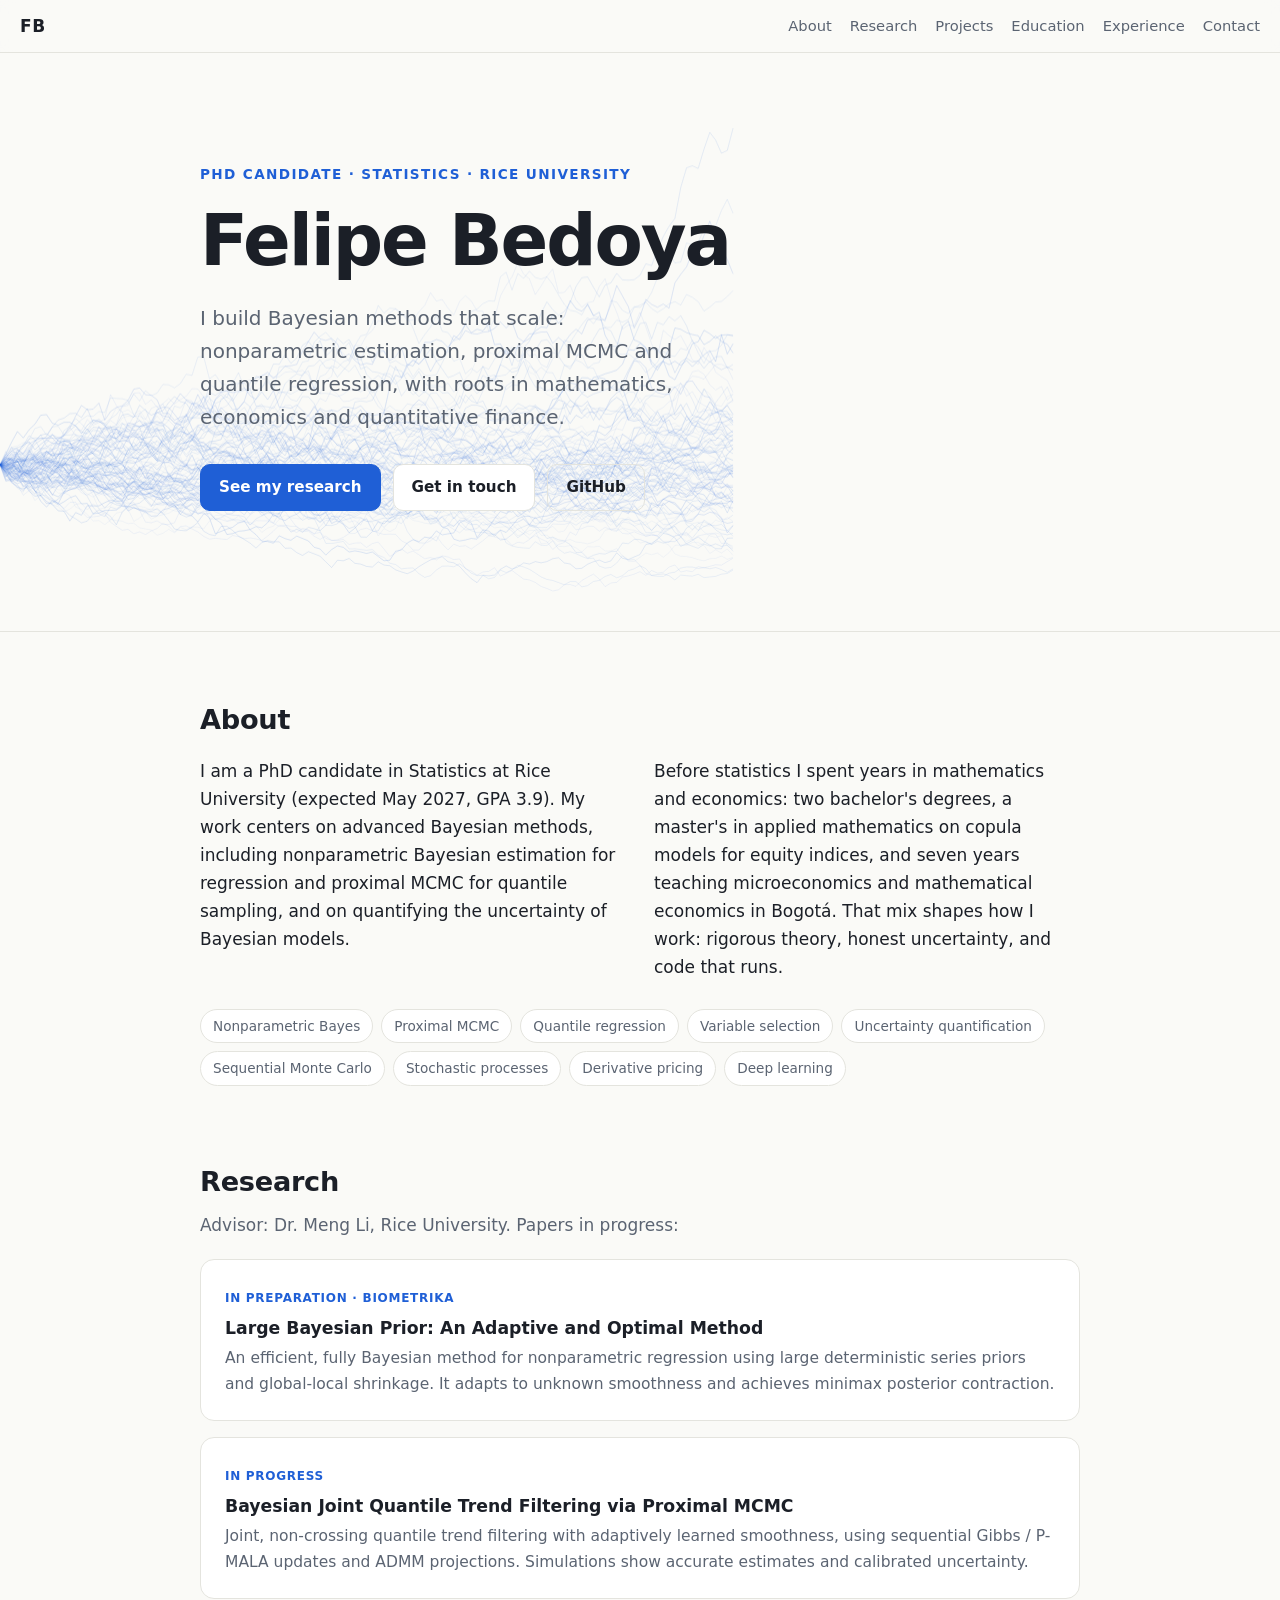
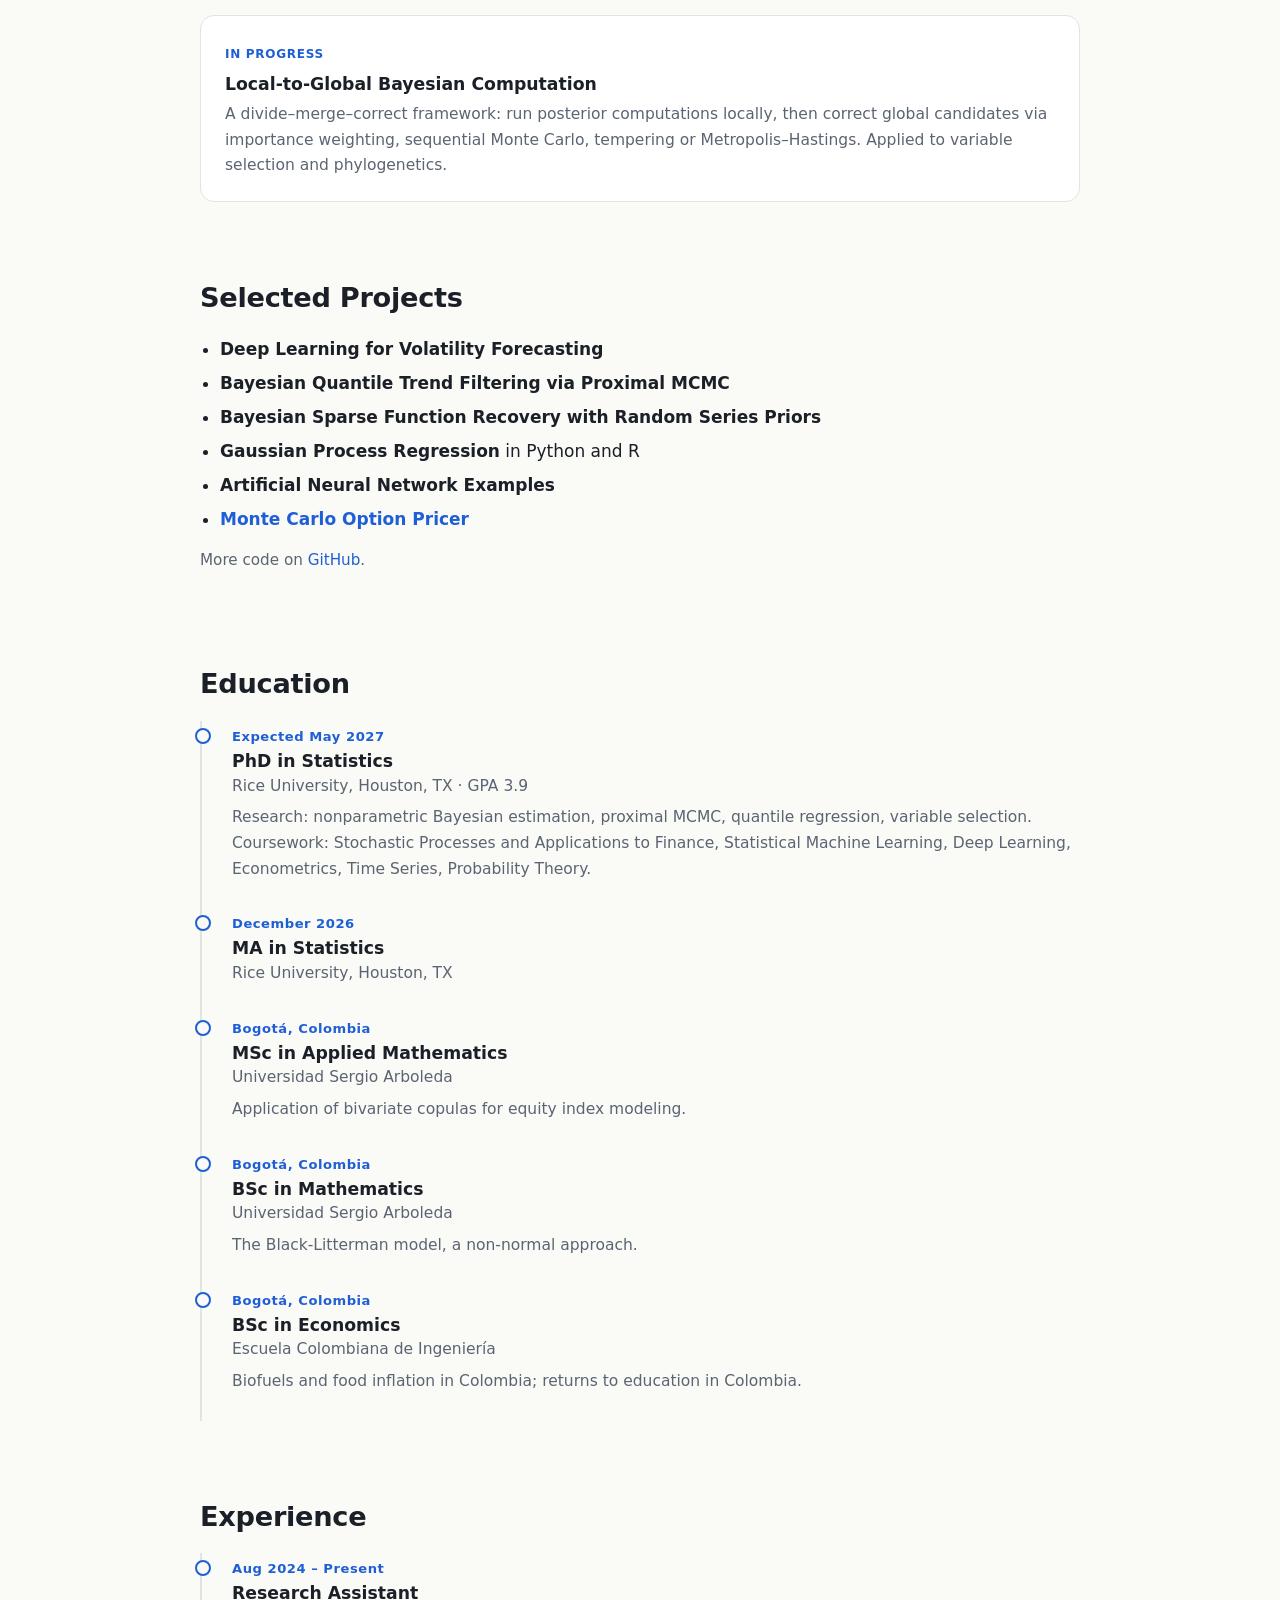
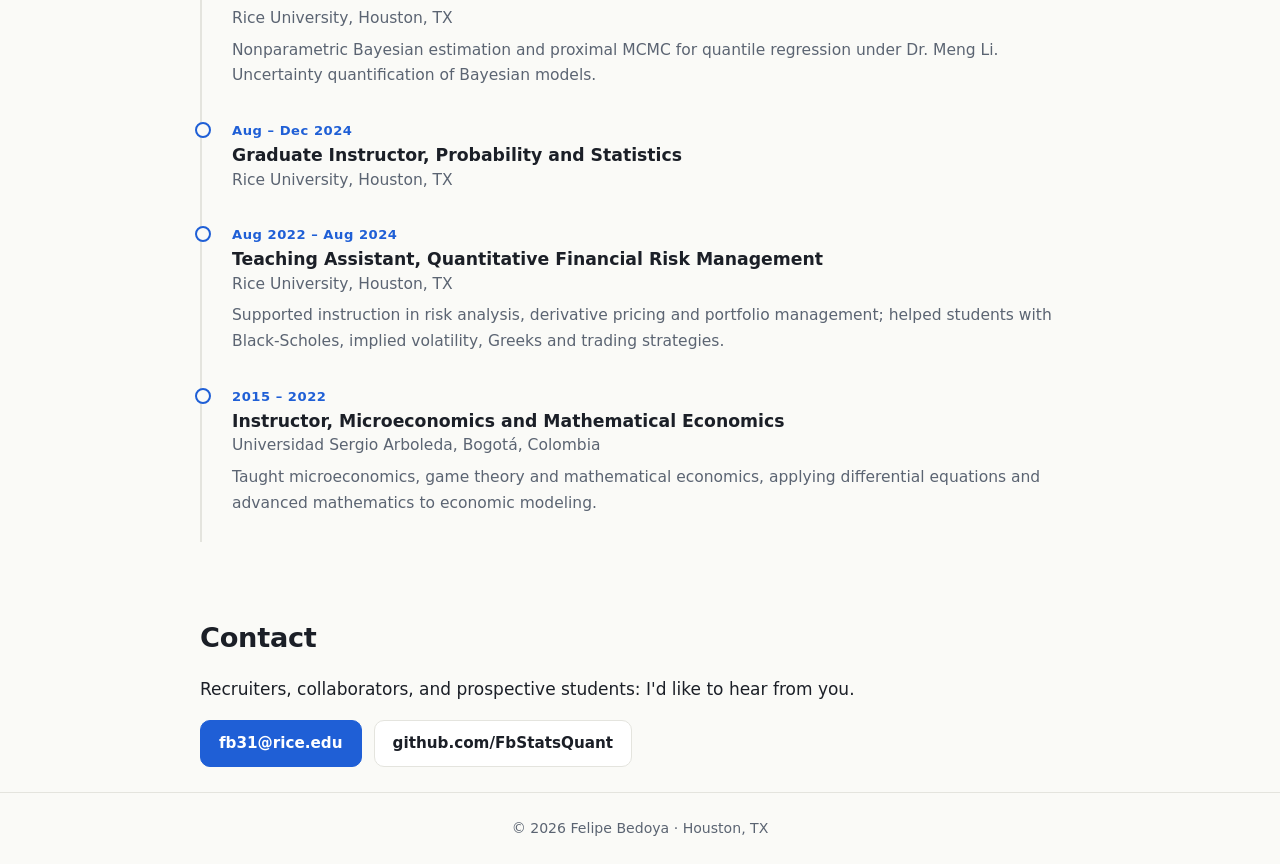
==== index.html @ 16169877 "Add personal academic site Co-Authored-By: Claude Sonnet 5.5 <noreply@anthropic.com> Claude-Session:" ====
<!doctype html>
<html lang="en">
<head>
<meta charset="utf-8">
<meta name="viewport" content="width=device-width, initial-scale=1">
<title>Felipe Bedoya · Statistics PhD Candidate, Rice University</title>
<meta name="description" content="Felipe Bedoya is a PhD candidate in Statistics at Rice University working on nonparametric Bayesian estimation, proximal MCMC and quantile regression.">
<meta property="og:title" content="Felipe Bedoya · Statistics PhD Candidate">
<meta property="og:description" content="Nonparametric Bayesian estimation, proximal MCMC, quantile regression, and quantitative finance.">
<meta property="og:type" content="website">
<link rel="stylesheet" href="style.css">
</head>
<body>

<header class="nav">
  <a class="brand" href="#top">FB</a>
  <nav>
    <a href="#about">About</a>
    <a href="#research">Research</a>
    <a href="#projects">Projects</a>
    <a href="#education">Education</a>
    <a href="#experience">Experience</a>
    <a href="#contact">Contact</a>
  </nav>
</header>

<main id="top">

  <section class="hero">
    <canvas id="paths" aria-hidden="true"></canvas>
    <div class="wrap hero-inner">
      <p class="eyebrow">PhD Candidate · Statistics · Rice University</p>
      <h1>Felipe Bedoya</h1>
      <p class="lead">I build Bayesian methods that scale: nonparametric estimation, proximal MCMC and quantile regression, with roots in mathematics, economics and quantitative finance.</p>
      <div class="cta">
        <a class="btn primary" href="#research">See my research</a>
        <a class="btn" href="mailto:fb31@rice.edu">Get in touch</a>
        <a class="btn ghost" href="https://github.com/FbStatsQuant">GitHub</a>
      </div>
    </div>
  </section>

  <section id="about" class="wrap">
    <h2>About</h2>
    <div class="grid two">
      <p>I am a PhD candidate in Statistics at Rice University (expected May 2027, GPA 3.9). My work centers on advanced Bayesian methods, including nonparametric Bayesian estimation for regression and proximal MCMC for quantile sampling, and on quantifying the uncertainty of Bayesian models.</p>
      <p>Before statistics I spent years in mathematics and economics: two bachelor's degrees, a master's in applied mathematics on copula models for equity indices, and seven years teaching microeconomics and mathematical economics in Bogotá. That mix shapes how I work: rigorous theory, honest uncertainty, and code that runs.</p>
    </div>
    <ul class="chips">
      <li>Nonparametric Bayes</li><li>Proximal MCMC</li><li>Quantile regression</li>
      <li>Variable selection</li><li>Uncertainty quantification</li><li>Sequential Monte Carlo</li>
      <li>Stochastic processes</li><li>Derivative pricing</li><li>Deep learning</li>
    </ul>
  </section>

  <section id="research" class="wrap">
    <h2>Research</h2>
    <p class="sub">Advisor: Dr. Meng Li, Rice University. Papers in progress:</p>
    <div class="cards">
      <article class="card">
        <span class="tag">In preparation · Biometrika</span>
        <h3>Large Bayesian Prior: An Adaptive and Optimal Method</h3>
        <p>An efficient, fully Bayesian method for nonparametric regression using large deterministic series priors and global-local shrinkage. It adapts to unknown smoothness and achieves minimax posterior contraction.</p>
      </article>
      <article class="card">
        <span class="tag">In progress</span>
        <h3>Bayesian Joint Quantile Trend Filtering via Proximal MCMC</h3>
        <p>Joint, non-crossing quantile trend filtering with adaptively learned smoothness, using sequential Gibbs / P-MALA updates and ADMM projections. Simulations show accurate estimates and calibrated uncertainty.</p>
      </article>
      <article class="card">
        <span class="tag">In progress</span>
        <h3>Local-to-Global Bayesian Computation</h3>
        <p>A divide–merge–correct framework: run posterior computations locally, then correct global candidates via importance weighting, sequential Monte Carlo, tempering or Metropolis–Hastings. Applied to variable selection and phylogenetics.</p>
      </article>
    </div>
  </section>

  <section id="projects" class="wrap">
    <h2>Selected Projects</h2>
    <ul class="list">
      <li><strong>Deep Learning for Volatility Forecasting</strong></li>
      <li><strong>Bayesian Quantile Trend Filtering via Proximal MCMC</strong></li>
      <li><strong>Bayesian Sparse Function Recovery with Random Series Priors</strong></li>
      <li><strong>Gaussian Process Regression</strong> in Python and R</li>
      <li><strong>Artificial Neural Network Examples</strong></li>
      <li><strong><a href="https://github.com/FbStatsQuant/MonteCarlo-Option-Pricer">Monte Carlo Option Pricer</a></strong></li>
    </ul>
    <p class="note">More code on <a href="https://github.com/FbStatsQuant">GitHub</a>.</p>
  </section>

  <section id="education" class="wrap">
    <h2>Education</h2>
    <ol class="timeline">
      <li>
        <span class="when">Expected May 2027</span>
        <h3>PhD in Statistics</h3>
        <p>Rice University, Houston, TX · GPA 3.9</p>
        <p class="detail">Research: nonparametric Bayesian estimation, proximal MCMC, quantile regression, variable selection. Coursework: Stochastic Processes and Applications to Finance, Statistical Machine Learning, Deep Learning, Econometrics, Time Series, Probability Theory.</p>
      </li>
      <li>
        <span class="when">December 2026</span>
        <h3>MA in Statistics</h3>
        <p>Rice University, Houston, TX</p>
      </li>
      <li>
        <span class="when">Bogotá, Colombia</span>
        <h3>MSc in Applied Mathematics</h3>
        <p>Universidad Sergio Arboleda</p>
        <p class="detail">Application of bivariate copulas for equity index modeling.</p>
      </li>
      <li>
        <span class="when">Bogotá, Colombia</span>
        <h3>BSc in Mathematics</h3>
        <p>Universidad Sergio Arboleda</p>
        <p class="detail">The Black-Litterman model, a non-normal approach.</p>
      </li>
      <li>
        <span class="when">Bogotá, Colombia</span>
        <h3>BSc in Economics</h3>
        <p>Escuela Colombiana de Ingeniería</p>
        <p class="detail">Biofuels and food inflation in Colombia; returns to education in Colombia.</p>
      </li>
    </ol>
  </section>

  <section id="experience" class="wrap">
    <h2>Experience</h2>
    <ol class="timeline">
      <li>
        <span class="when">Aug 2024 – Present</span>
        <h3>Research Assistant</h3>
        <p>Rice University, Houston, TX</p>
        <p class="detail">Nonparametric Bayesian estimation and proximal MCMC for quantile regression under Dr. Meng Li. Uncertainty quantification of Bayesian models.</p>
      </li>
      <li>
        <span class="when">Aug – Dec 2024</span>
        <h3>Graduate Instructor, Probability and Statistics</h3>
        <p>Rice University, Houston, TX</p>
      </li>
      <li>
        <span class="when">Aug 2022 – Aug 2024</span>
        <h3>Teaching Assistant, Quantitative Financial Risk Management</h3>
        <p>Rice University, Houston, TX</p>
        <p class="detail">Supported instruction in risk analysis, derivative pricing and portfolio management; helped students with Black-Scholes, implied volatility, Greeks and trading strategies.</p>
      </li>
      <li>
        <span class="when">2015 – 2022</span>
        <h3>Instructor, Microeconomics and Mathematical Economics</h3>
        <p>Universidad Sergio Arboleda, Bogotá, Colombia</p>
        <p class="detail">Taught microeconomics, game theory and mathematical economics, applying differential equations and advanced mathematics to economic modeling.</p>
      </li>
    </ol>
  </section>

  <section id="contact" class="wrap contact">
    <h2>Contact</h2>
    <p>Recruiters, collaborators, and prospective students: I'd like to hear from you.</p>
    <p class="links">
      <a class="btn primary" href="mailto:fb31@rice.edu">fb31@rice.edu</a>
      <a class="btn" href="https://github.com/FbStatsQuant">github.com/FbStatsQuant</a>
    </p>
  </section>

</main>

<footer>
  <p>© <span id="year">2026</span> Felipe Bedoya · Houston, TX</p>
</footer>

<script src="paths.js"></script>
<script>document.getElementById('year').textContent = new Date().getFullYear();</script>
</body>
</html>
---- style.css ----
:root {
  --bg: #fafaf7;
  --surface: #ffffff;
  --text: #1b1f27;
  --muted: #5b6472;
  --line: #e4e4de;
  --accent: #1f5fd6;
  --accent-ink: #ffffff;
  --path: 31, 95, 214;
}
@media (prefers-color-scheme: dark) {
  :root {
    --bg: #0e1116;
    --surface: #151a22;
    --text: #e8ebf0;
    --muted: #9aa4b2;
    --line: #262d38;
    --accent: #6ea2ff;
    --accent-ink: #0e1116;
    --path: 110, 162, 255;
  }
}

* { box-sizing: border-box; }
html { scroll-behavior: smooth; }
body {
  margin: 0;
  background: var(--bg);
  color: var(--text);
  font: 17px/1.65 system-ui, -apple-system, "Segoe UI", Roboto, sans-serif;
  -webkit-font-smoothing: antialiased;
}
a { color: var(--accent); text-decoration: none; }
a:hover { text-decoration: underline; }

.wrap { max-width: 920px; margin: 0 auto; padding: 0 20px; }
section.wrap { padding-top: 72px; padding-bottom: 8px; }
h1, h2, h3 { line-height: 1.2; margin: 0; }
h2 { font-size: 1.7rem; margin-bottom: 20px; letter-spacing: -0.01em; }
h3 { font-size: 1.08rem; }

/* nav */
.nav {
  position: sticky; top: 0; z-index: 10;
  display: flex; justify-content: space-between; align-items: center;
  padding: 12px 20px;
  background: color-mix(in srgb, var(--bg) 85%, transparent);
  backdrop-filter: blur(8px);
  border-bottom: 1px solid var(--line);
}
.brand { font-weight: 800; letter-spacing: 0.04em; color: var(--text); }
.nav nav { display: flex; gap: 18px; font-size: 0.92rem; }
.nav nav a { color: var(--muted); }
.nav nav a:hover { color: var(--text); text-decoration: none; }

/* hero */
.hero { position: relative; overflow: hidden; border-bottom: 1px solid var(--line); }
#paths { position: absolute; inset: 0; width: 100%; height: 100%; }
.hero-inner { position: relative; padding-top: 110px; padding-bottom: 120px; }
.eyebrow { color: var(--accent); font-weight: 600; font-size: 0.85rem; letter-spacing: 0.1em; text-transform: uppercase; margin: 0 0 14px; }
.hero h1 { font-size: clamp(2.6rem, 8vw, 4.4rem); letter-spacing: -0.03em; }
.lead { font-size: 1.25rem; color: var(--muted); max-width: 40ch; margin: 18px 0 30px; }

.cta, .links { display: flex; flex-wrap: wrap; gap: 12px; }
.btn {
  display: inline-block; padding: 10px 18px; border-radius: 10px;
  border: 1px solid var(--line); background: var(--surface); color: var(--text);
  font-weight: 600; font-size: 0.95rem;
}
.btn:hover { text-decoration: none; border-color: var(--accent); }
.btn.primary { background: var(--accent); color: var(--accent-ink); border-color: var(--accent); }
.btn.ghost { background: transparent; }

/* content */
.grid.two { display: grid; grid-template-columns: 1fr 1fr; gap: 28px; }
.grid.two p { margin: 0; }
.chips { list-style: none; padding: 0; margin: 28px 0 0; display: flex; flex-wrap: wrap; gap: 8px; }
.chips li { padding: 5px 12px; border: 1px solid var(--line); border-radius: 999px; font-size: 0.85rem; color: var(--muted); background: var(--surface); }

.sub { color: var(--muted); margin: -8px 0 20px; }
.cards { display: grid; gap: 16px; }
.card { background: var(--surface); border: 1px solid var(--line); border-radius: 14px; padding: 22px 24px; }
.card h3 { margin: 8px 0 8px; }
.card p { margin: 0; color: var(--muted); font-size: 0.97rem; }
.tag { font-size: 0.75rem; font-weight: 700; letter-spacing: 0.06em; text-transform: uppercase; color: var(--accent); }

.list { padding-left: 20px; margin: 0; }
.list li { margin: 6px 0; }
.note { color: var(--muted); font-size: 0.95rem; }

.timeline { list-style: none; margin: 0; padding: 0 0 0 22px; border-left: 2px solid var(--line); }
.timeline li { position: relative; padding: 0 0 26px 8px; }
.timeline li::before {
  content: ""; position: absolute; left: -29px; top: 7px;
  width: 12px; height: 12px; border-radius: 50%;
  background: var(--bg); border: 2px solid var(--accent);
}
.when { font-size: 0.82rem; font-weight: 600; color: var(--accent); letter-spacing: 0.04em; }
.timeline h3 { margin: 2px 0 2px; }
.timeline p { margin: 0; color: var(--muted); font-size: 0.97rem; }
.timeline .detail { margin-top: 6px; }

.contact { padding-bottom: 72px; }
footer { border-top: 1px solid var(--line); text-align: center; padding: 24px 20px; color: var(--muted); font-size: 0.88rem; }
footer p { margin: 0; }

@media (max-width: 720px) {
  .grid.two { grid-template-columns: 1fr; }
  .nav nav { gap: 12px; font-size: 0.82rem; }
  .nav nav a:nth-child(n+5) { display: none; }
  .hero-inner { padding-top: 70px; padding-bottom: 80px; }
}
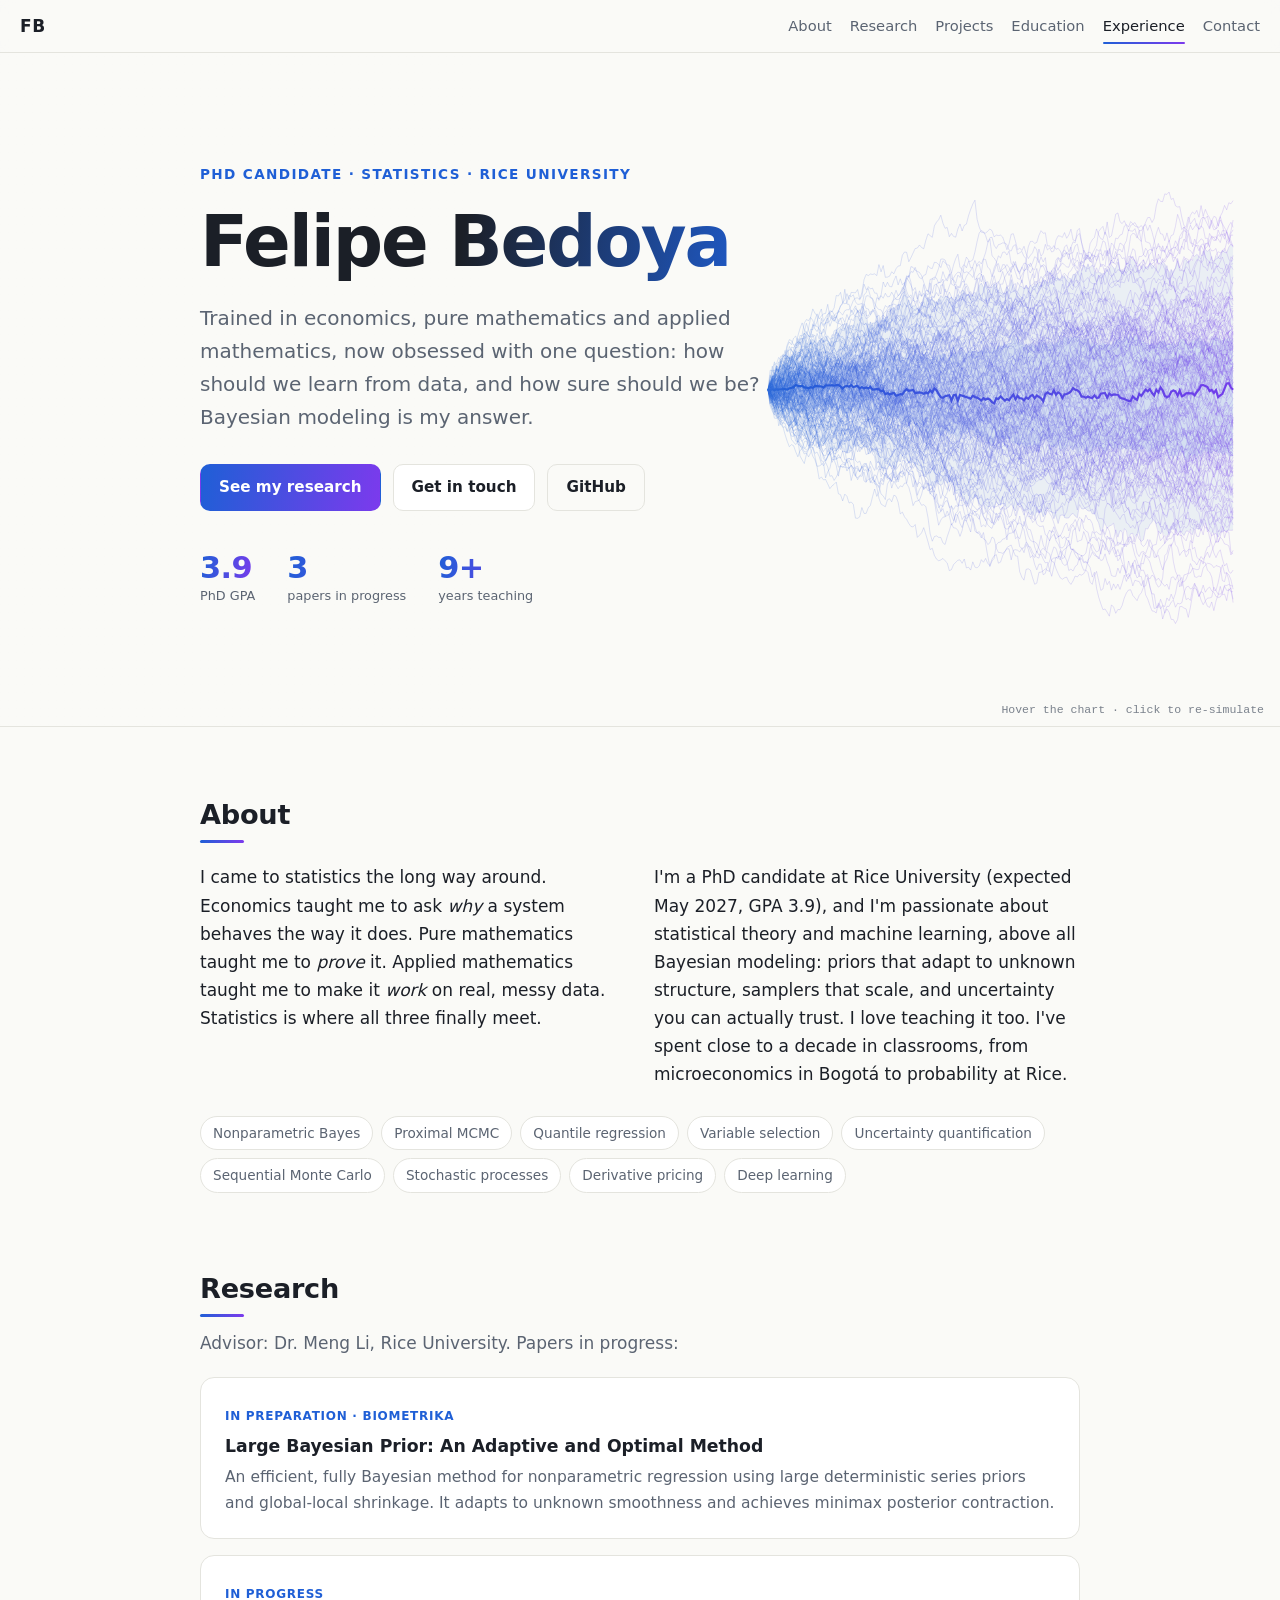
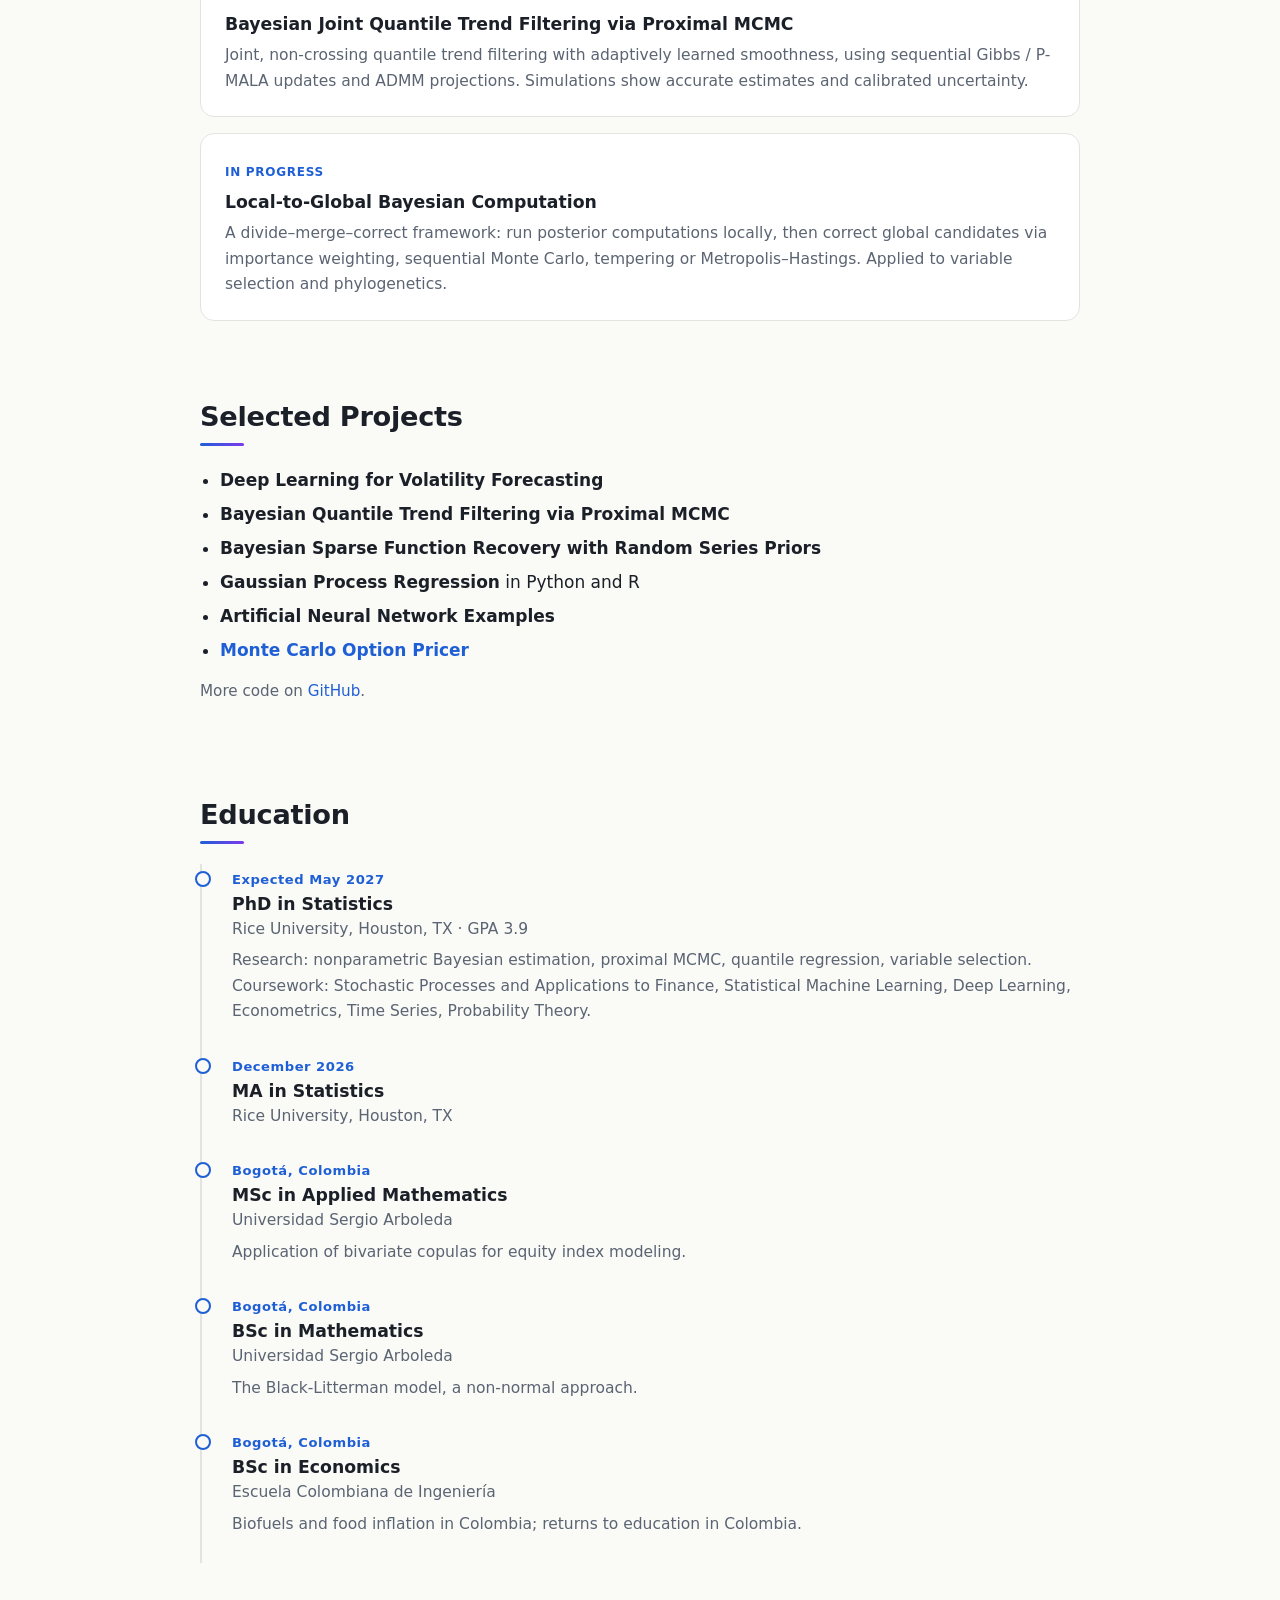
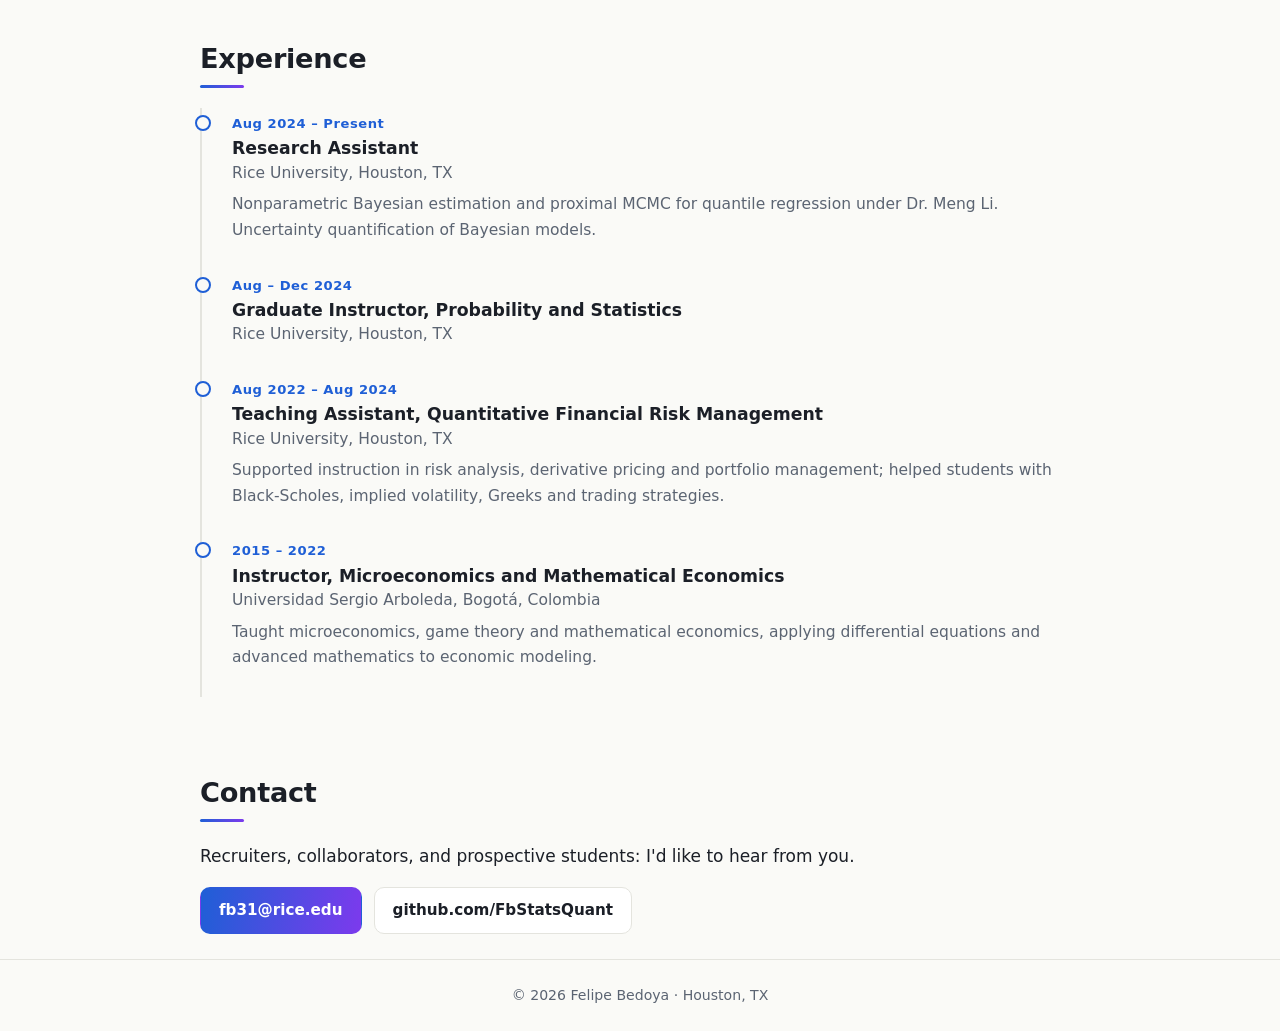
==== commit b16f02e7: "Interactive hero, copy-email button, new About copy Co-Authored-By: Claude Sonnet 5.5 <noreply@anthr" ====
--- a/index.html
+++ b/index.html
@@ -4,7 +4,7 @@
 <meta charset="utf-8">
 <meta name="viewport" content="width=device-width, initial-scale=1">
 <title>Felipe Bedoya · Statistics PhD Candidate, Rice University</title>
-<meta name="description" content="Felipe Bedoya is a PhD candidate in Statistics at Rice University working on nonparametric Bayesian estimation, proximal MCMC and quantile regression.">
+<meta name="description" content="Felipe Bedoya: PhD candidate in Statistics at Rice University, trained in economics, pure and applied mathematics. Passionate about statistical theory, machine learning and Bayesian modeling.">
 <meta property="og:title" content="Felipe Bedoya · Statistics PhD Candidate">
 <meta property="og:description" content="Nonparametric Bayesian estimation, proximal MCMC, quantile regression, and quantitative finance.">
 <meta property="og:type" content="website">
@@ -31,22 +31,28 @@
     <div class="wrap hero-inner">
       <p class="eyebrow">PhD Candidate · Statistics · Rice University</p>
       <h1>Felipe Bedoya</h1>
-      <p class="lead">I build Bayesian methods that scale: nonparametric estimation, proximal MCMC and quantile regression, with roots in mathematics, economics and quantitative finance.</p>
+      <p class="lead">Trained in economics, pure mathematics and applied mathematics, now obsessed with one question: how should we learn from data, and how sure should we be? Bayesian modeling is my answer.</p>
       <div class="cta">
         <a class="btn primary" href="#research">See my research</a>
-        <a class="btn" href="mailto:fb31@rice.edu">Get in touch</a>
+        <a class="btn" href="mailto:fb31@rice.edu" data-copy="fb31@rice.edu">Get in touch</a>
         <a class="btn ghost" href="https://github.com/FbStatsQuant">GitHub</a>
       </div>
+      <ul class="stats">
+        <li><strong>3.9</strong><span>PhD GPA</span></li>
+        <li><strong>3</strong><span>papers in progress</span></li>
+        <li><strong>9+</strong><span>years teaching</span></li>
+      </ul>
     </div>
+    <p class="hint">Hover the chart · click to re-simulate</p>
   </section>
 
   <section id="about" class="wrap">
     <h2>About</h2>
-    <div class="grid two">
-      <p>I am a PhD candidate in Statistics at Rice University (expected May 2027, GPA 3.9). My work centers on advanced Bayesian methods, including nonparametric Bayesian estimation for regression and proximal MCMC for quantile sampling, and on quantifying the uncertainty of Bayesian models.</p>
-      <p>Before statistics I spent years in mathematics and economics: two bachelor's degrees, a master's in applied mathematics on copula models for equity indices, and seven years teaching microeconomics and mathematical economics in Bogotá. That mix shapes how I work: rigorous theory, honest uncertainty, and code that runs.</p>
+    <div class="grid two reveal">
+      <p>I came to statistics the long way around. Economics taught me to ask <em>why</em> a system behaves the way it does. Pure mathematics taught me to <em>prove</em> it. Applied mathematics taught me to make it <em>work</em> on real, messy data. Statistics is where all three finally meet.</p>
+      <p>I'm a PhD candidate at Rice University (expected May 2027, GPA 3.9), and I'm passionate about statistical theory and machine learning, above all Bayesian modeling: priors that adapt to unknown structure, samplers that scale, and uncertainty you can actually trust. I love teaching it too. I've spent close to a decade in classrooms, from microeconomics in Bogotá to probability at Rice.</p>
     </div>
-    <ul class="chips">
+    <ul class="chips reveal">
       <li>Nonparametric Bayes</li><li>Proximal MCMC</li><li>Quantile regression</li>
       <li>Variable selection</li><li>Uncertainty quantification</li><li>Sequential Monte Carlo</li>
       <li>Stochastic processes</li><li>Derivative pricing</li><li>Deep learning</li>
@@ -57,17 +63,17 @@
     <h2>Research</h2>
     <p class="sub">Advisor: Dr. Meng Li, Rice University. Papers in progress:</p>
     <div class="cards">
-      <article class="card">
+      <article class="card reveal">
         <span class="tag">In preparation · Biometrika</span>
         <h3>Large Bayesian Prior: An Adaptive and Optimal Method</h3>
         <p>An efficient, fully Bayesian method for nonparametric regression using large deterministic series priors and global-local shrinkage. It adapts to unknown smoothness and achieves minimax posterior contraction.</p>
       </article>
-      <article class="card">
+      <article class="card reveal">
         <span class="tag">In progress</span>
         <h3>Bayesian Joint Quantile Trend Filtering via Proximal MCMC</h3>
         <p>Joint, non-crossing quantile trend filtering with adaptively learned smoothness, using sequential Gibbs / P-MALA updates and ADMM projections. Simulations show accurate estimates and calibrated uncertainty.</p>
       </article>
-      <article class="card">
+      <article class="card reveal">
         <span class="tag">In progress</span>
         <h3>Local-to-Global Bayesian Computation</h3>
         <p>A divide–merge–correct framework: run posterior computations locally, then correct global candidates via importance weighting, sequential Monte Carlo, tempering or Metropolis–Hastings. Applied to variable selection and phylogenetics.</p>
@@ -77,7 +83,7 @@
 
   <section id="projects" class="wrap">
     <h2>Selected Projects</h2>
-    <ul class="list">
+    <ul class="list reveal">
       <li><strong>Deep Learning for Volatility Forecasting</strong></li>
       <li><strong>Bayesian Quantile Trend Filtering via Proximal MCMC</strong></li>
       <li><strong>Bayesian Sparse Function Recovery with Random Series Priors</strong></li>
@@ -90,7 +96,7 @@
 
   <section id="education" class="wrap">
     <h2>Education</h2>
-    <ol class="timeline">
+    <ol class="timeline reveal">
       <li>
         <span class="when">Expected May 2027</span>
         <h3>PhD in Statistics</h3>
@@ -125,7 +131,7 @@
 
   <section id="experience" class="wrap">
     <h2>Experience</h2>
-    <ol class="timeline">
+    <ol class="timeline reveal">
       <li>
         <span class="when">Aug 2024 – Present</span>
         <h3>Research Assistant</h3>
@@ -156,7 +162,7 @@
     <h2>Contact</h2>
     <p>Recruiters, collaborators, and prospective students: I'd like to hear from you.</p>
     <p class="links">
-      <a class="btn primary" href="mailto:fb31@rice.edu">fb31@rice.edu</a>
+      <a class="btn primary" href="mailto:fb31@rice.edu" data-copy="fb31@rice.edu">fb31@rice.edu</a>
       <a class="btn" href="https://github.com/FbStatsQuant">github.com/FbStatsQuant</a>
     </p>
   </section>
@@ -167,7 +173,9 @@
   <p>© <span id="year">2026</span> Felipe Bedoya · Houston, TX</p>
 </footer>
 
+<div id="toast" role="status" aria-live="polite"></div>
 <script src="paths.js"></script>
+<script src="site.js"></script>
 <script>document.getElementById('year').textContent = new Date().getFullYear();</script>
 </body>
 </html>
--- a/style.css
+++ b/style.css
@@ -7,6 +7,8 @@
   --accent: #1f5fd6;
   --accent-ink: #ffffff;
   --path: 31, 95, 214;
+  --path2: 124, 58, 237;
+  --accent2: #7c3aed;
 }
 @media (prefers-color-scheme: dark) {
   :root {
@@ -18,6 +20,8 @@
     --accent: #6ea2ff;
     --accent-ink: #0e1116;
     --path: 110, 162, 255;
+    --path2: 192, 132, 252;
+    --accent2: #c084fc;
   }
 }
 
@@ -59,7 +63,7 @@
 .hero-inner { position: relative; padding-top: 110px; padding-bottom: 120px; }
 .eyebrow { color: var(--accent); font-weight: 600; font-size: 0.85rem; letter-spacing: 0.1em; text-transform: uppercase; margin: 0 0 14px; }
 .hero h1 { font-size: clamp(2.6rem, 8vw, 4.4rem); letter-spacing: -0.03em; }
-.lead { font-size: 1.25rem; color: var(--muted); max-width: 40ch; margin: 18px 0 30px; }
+.lead { font-size: 1.25rem; color: var(--muted); max-width: 44ch; margin: 18px 0 30px; }
 
 .cta, .links { display: flex; flex-wrap: wrap; gap: 12px; }
 .btn {
@@ -110,3 +114,68 @@
   .nav nav a:nth-child(n+5) { display: none; }
   .hero-inner { padding-top: 70px; padding-bottom: 80px; }
 }
+
+/* ---- engagement layer ---- */
+.hero h1 {
+  background: linear-gradient(100deg, var(--text) 30%, var(--accent) 65%, var(--accent2));
+  -webkit-background-clip: text; background-clip: text;
+  -webkit-text-fill-color: transparent; color: transparent;
+}
+.hero { min-height: 520px; cursor: crosshair; }
+.hero-inner { pointer-events: none; }
+.hero-inner a, .hero-inner .btn { pointer-events: auto; }
+.hero::after {
+  content: ""; position: absolute; inset: 0; pointer-events: none;
+  background: linear-gradient(90deg, var(--bg) 0%, color-mix(in srgb, var(--bg) 80%, transparent) 40%, transparent 62%);
+}
+.hero-inner { z-index: 1; }
+.btn { transition: transform .15s ease, box-shadow .15s ease, border-color .15s ease; }
+.btn:hover { transform: translateY(-2px); box-shadow: 0 8px 22px -10px rgba(var(--path), .7); }
+.btn.primary { background: linear-gradient(100deg, var(--accent), var(--accent2)); border-color: transparent; }
+
+.stats { list-style: none; display: flex; gap: 32px; padding: 0; margin: 40px 0 0; }
+.stats li { display: flex; flex-direction: column; }
+.stats strong { font-size: 1.9rem; letter-spacing: -0.02em; line-height: 1.1;
+  background: linear-gradient(100deg, var(--accent), var(--accent2));
+  -webkit-background-clip: text; background-clip: text; -webkit-text-fill-color: transparent; color: transparent; }
+.stats span { font-size: 0.8rem; color: var(--muted); }
+.hint { position: absolute; right: 16px; bottom: 10px; margin: 0; z-index: 2;
+  font: 500 0.72rem ui-monospace, SFMono-Regular, Menlo, monospace; color: var(--muted); opacity: .8; pointer-events: none; }
+
+h2 { position: relative; padding-bottom: 12px; }
+h2::after { content: ""; position: absolute; left: 0; bottom: 0; width: 44px; height: 3px; border-radius: 2px;
+  background: linear-gradient(90deg, var(--accent), var(--accent2)); }
+
+.card { transition: transform .2s ease, box-shadow .2s ease, border-color .2s ease; }
+.card:hover { transform: translateY(-4px); border-color: var(--accent);
+  box-shadow: 0 16px 36px -18px rgba(var(--path), .55); }
+.chips li { transition: color .15s, border-color .15s, transform .15s; }
+.chips li:hover { color: var(--accent); border-color: var(--accent); transform: translateY(-2px); }
+.timeline li::before { transition: background .2s, transform .2s; }
+.timeline li:hover::before { background: var(--accent); transform: scale(1.25); }
+
+.nav nav a { position: relative; padding: 2px 0; }
+.nav nav a.active { color: var(--text); }
+.nav nav a.active::after { content: ""; position: absolute; left: 0; right: 0; bottom: -4px; height: 2px;
+  background: linear-gradient(90deg, var(--accent), var(--accent2)); border-radius: 2px; }
+
+.reveal { opacity: 0; transform: translateY(18px); transition: opacity .6s ease, transform .6s ease; }
+.reveal.in { opacity: 1; transform: none; }
+.cards .card.reveal:nth-child(2) { transition-delay: .08s; }
+.cards .card.reveal:nth-child(3) { transition-delay: .16s; }
+.chips li { }
+
+#toast { position: fixed; left: 50%; bottom: 28px; transform: translate(-50%, 20px); opacity: 0;
+  background: var(--text); color: var(--bg); padding: 10px 18px; border-radius: 999px;
+  font-size: 0.9rem; font-weight: 600; pointer-events: none; transition: opacity .25s, transform .25s; z-index: 50; }
+#toast.show { opacity: 1; transform: translate(-50%, 0); }
+
+@media (max-width: 720px) {
+  .hero::after { background: linear-gradient(180deg, var(--bg) 0%, color-mix(in srgb, var(--bg) 55%, transparent) 60%, transparent 100%); }
+  .stats { gap: 22px; }
+  .hint { display: none; }
+}
+@media (prefers-reduced-motion: reduce) {
+  .reveal { opacity: 1; transform: none; transition: none; }
+  .btn, .card, .chips li { transition: none; }
+}
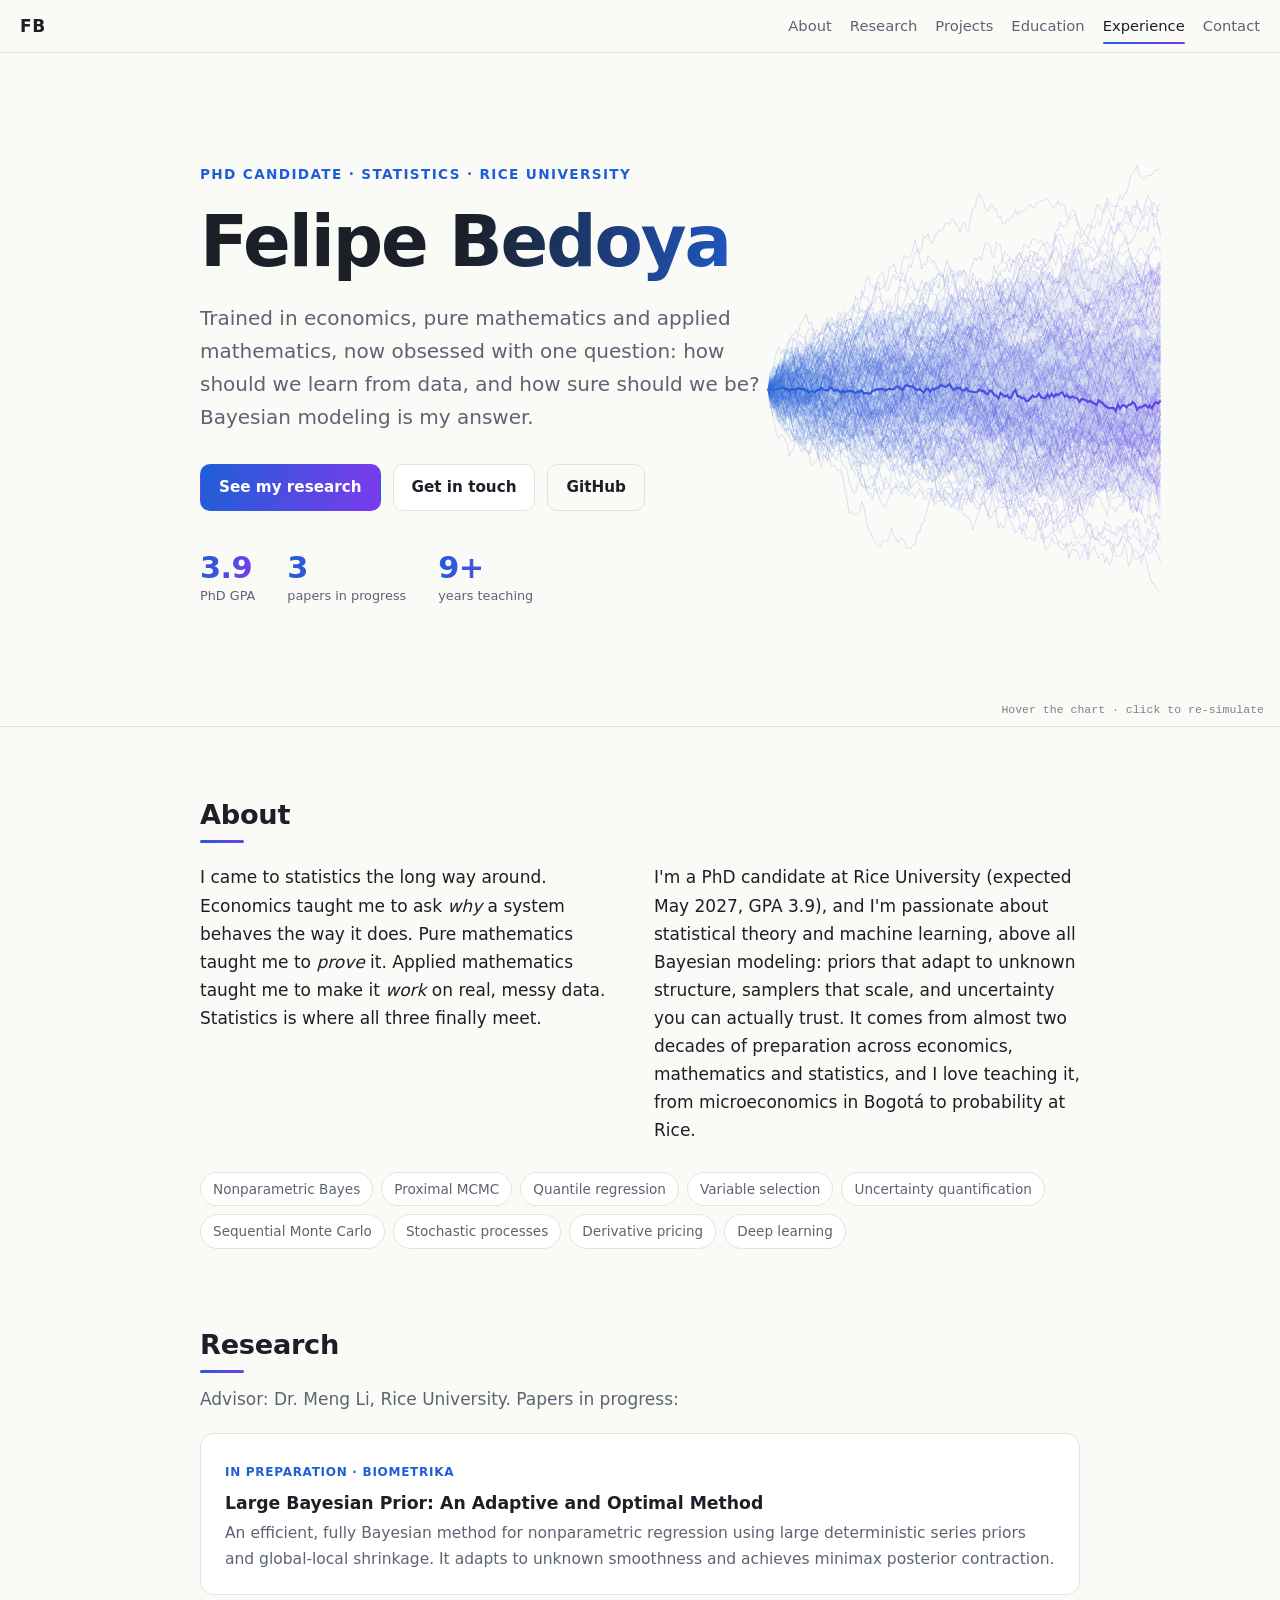
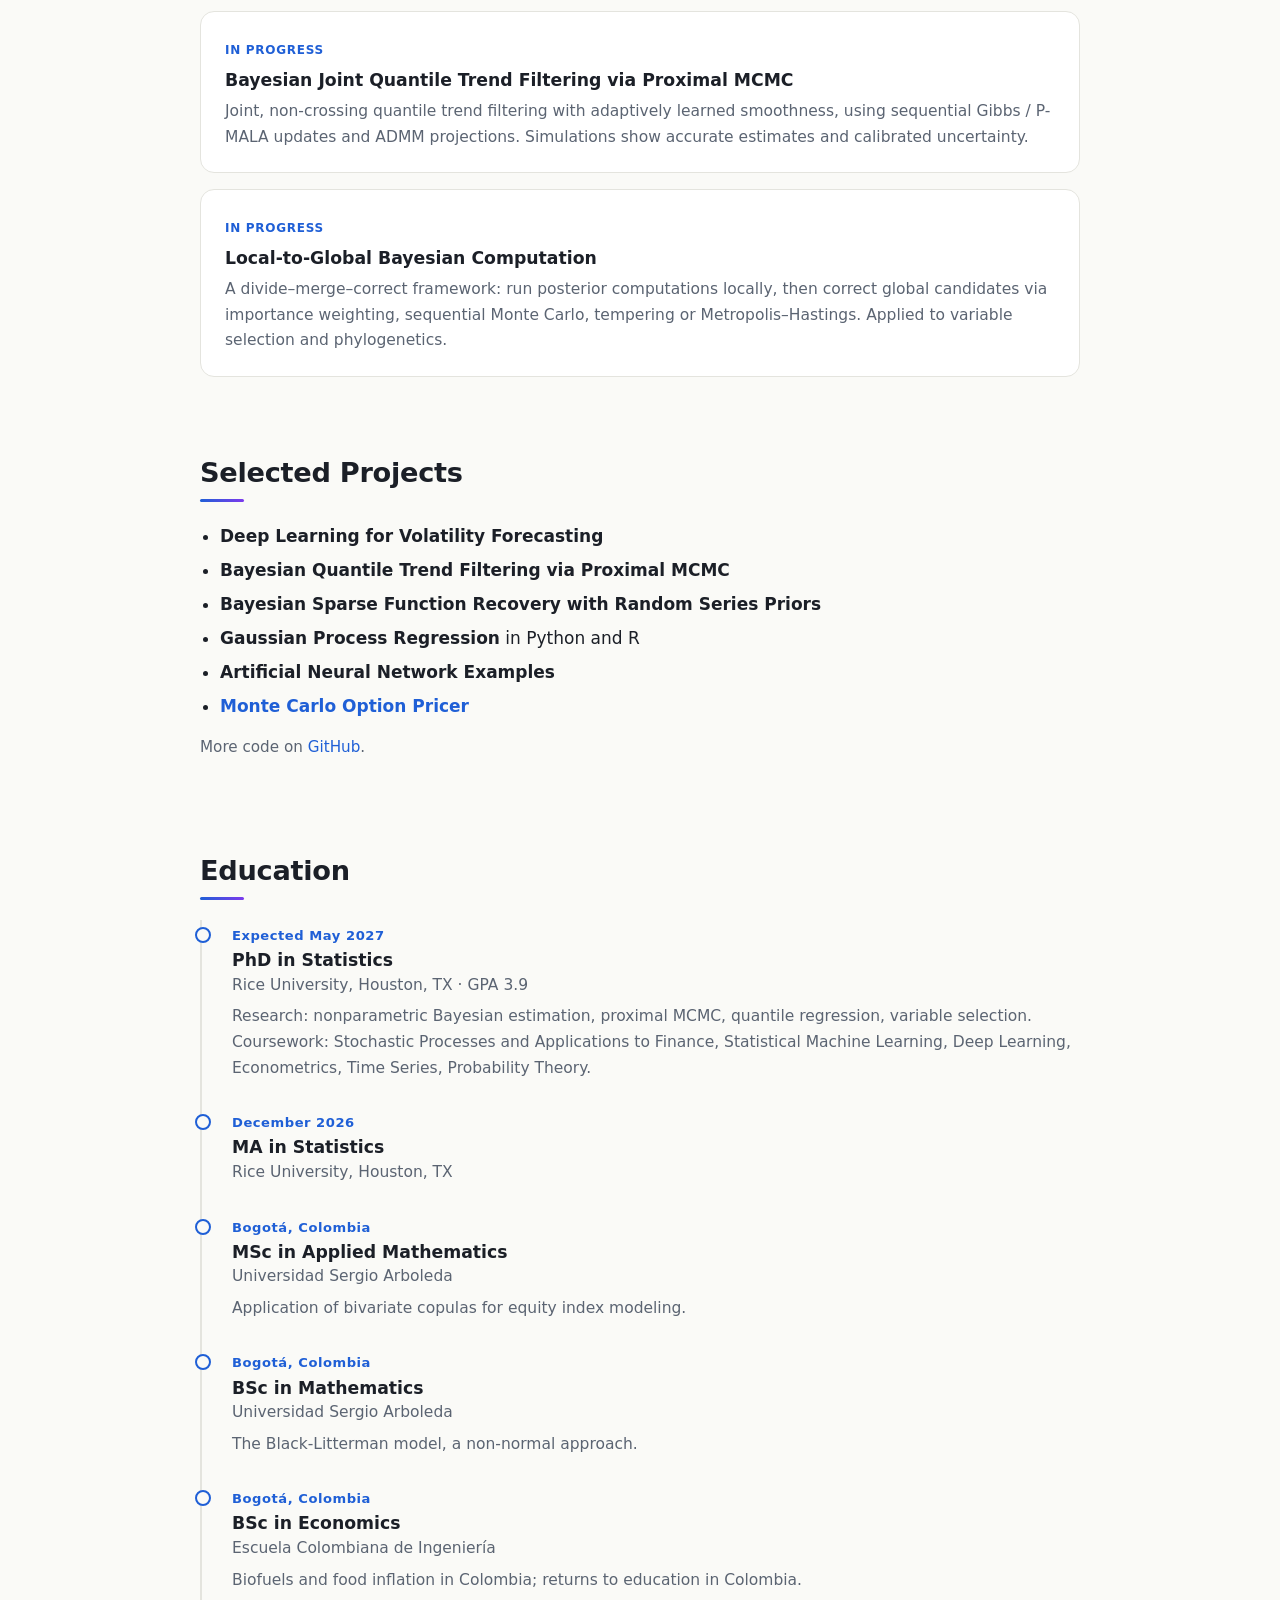
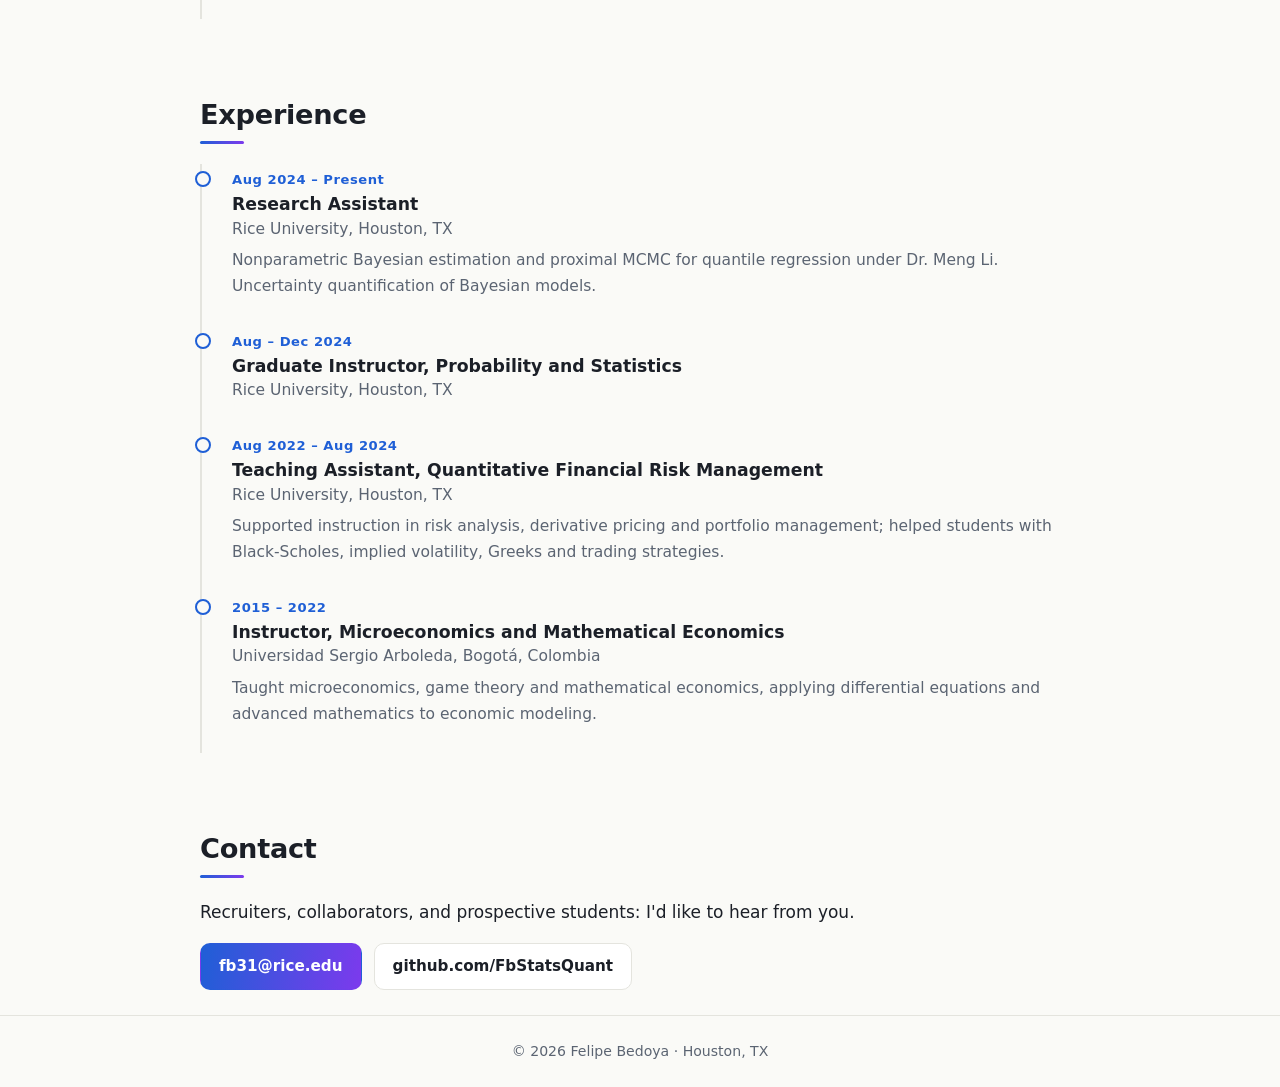
==== commit 0982b992: "Update About copy on years of preparation Co-Authored-By: Claude Sonnet 5.5 <noreply@anthropic.com> " ====
--- a/index.html
+++ b/index.html
@@ -50,7 +50,7 @@
     <h2>About</h2>
     <div class="grid two reveal">
       <p>I came to statistics the long way around. Economics taught me to ask <em>why</em> a system behaves the way it does. Pure mathematics taught me to <em>prove</em> it. Applied mathematics taught me to make it <em>work</em> on real, messy data. Statistics is where all three finally meet.</p>
-      <p>I'm a PhD candidate at Rice University (expected May 2027, GPA 3.9), and I'm passionate about statistical theory and machine learning, above all Bayesian modeling: priors that adapt to unknown structure, samplers that scale, and uncertainty you can actually trust. I love teaching it too. I've spent close to a decade in classrooms, from microeconomics in Bogotá to probability at Rice.</p>
+      <p>I'm a PhD candidate at Rice University (expected May 2027, GPA 3.9), and I'm passionate about statistical theory and machine learning, above all Bayesian modeling: priors that adapt to unknown structure, samplers that scale, and uncertainty you can actually trust. It comes from almost two decades of preparation across economics, mathematics and statistics, and I love teaching it, from microeconomics in Bogotá to probability at Rice.</p>
     </div>
     <ul class="chips reveal">
       <li>Nonparametric Bayes</li><li>Proximal MCMC</li><li>Quantile regression</li>
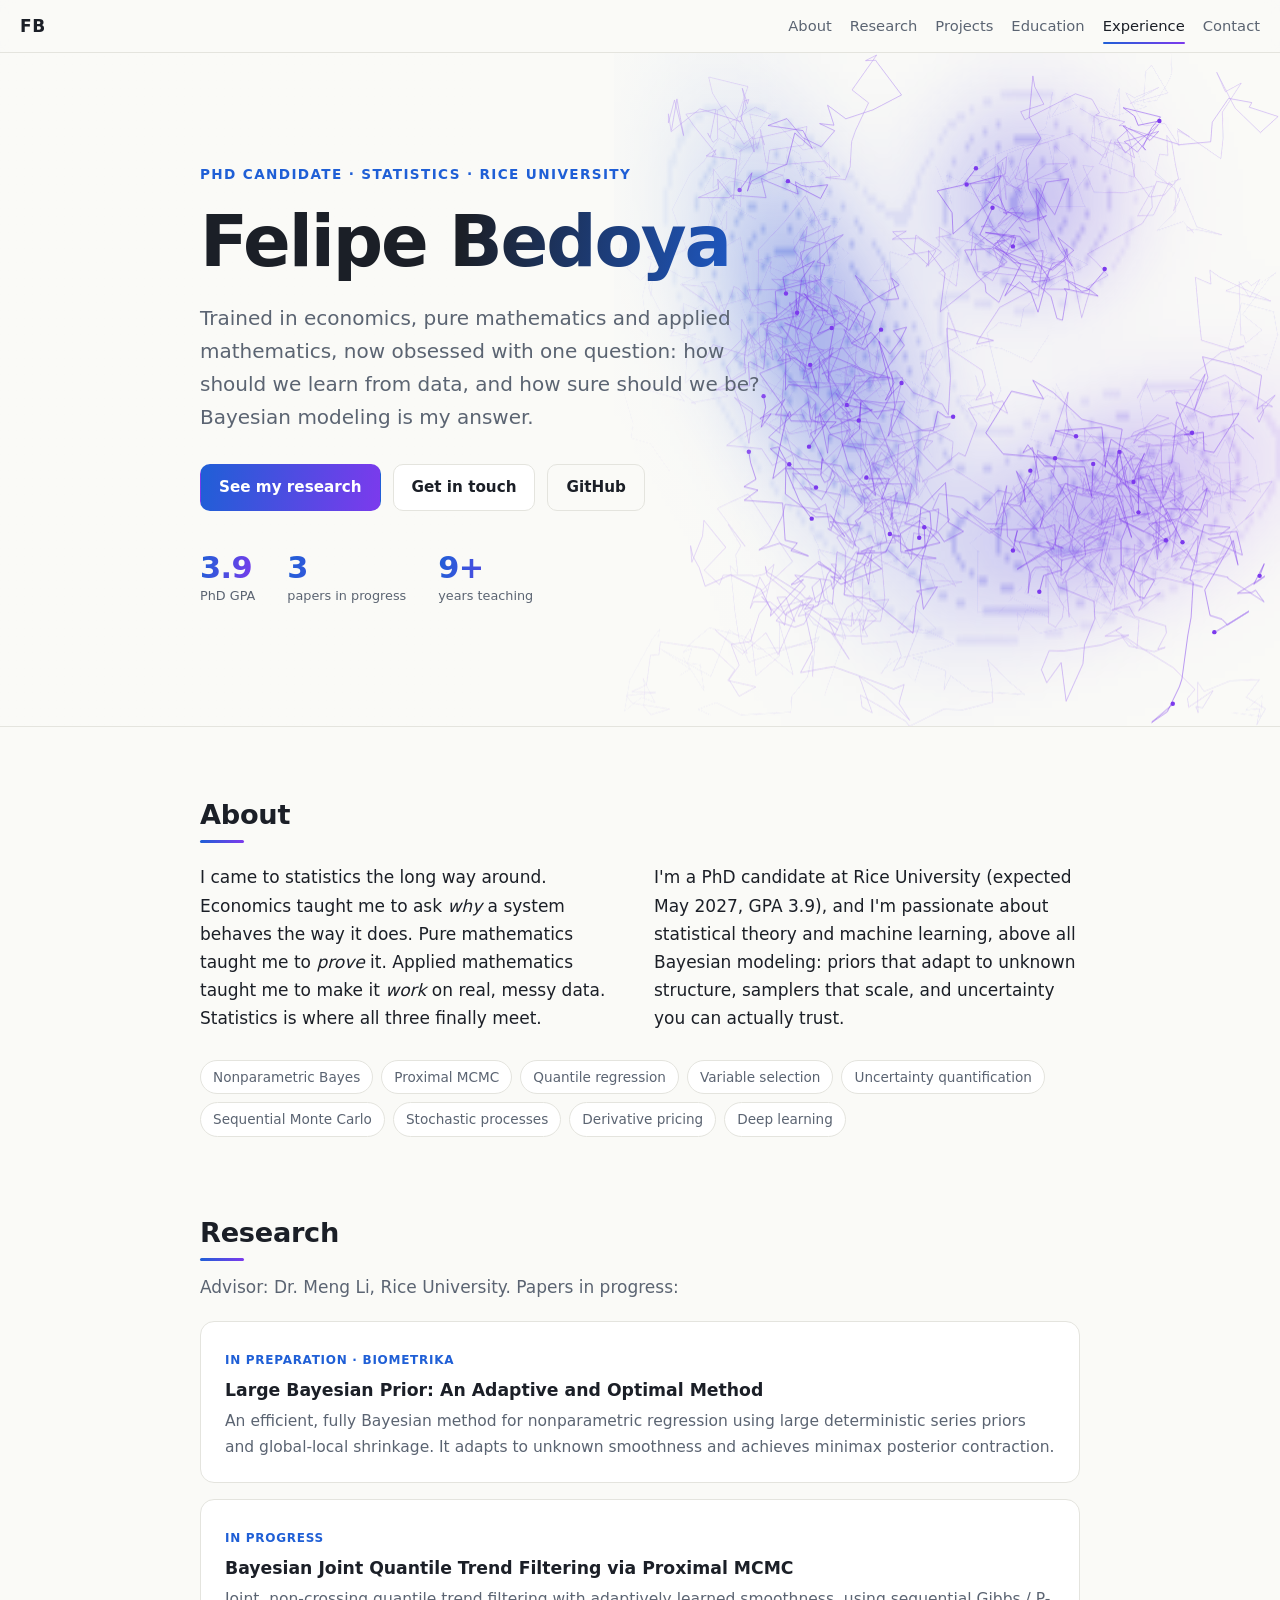
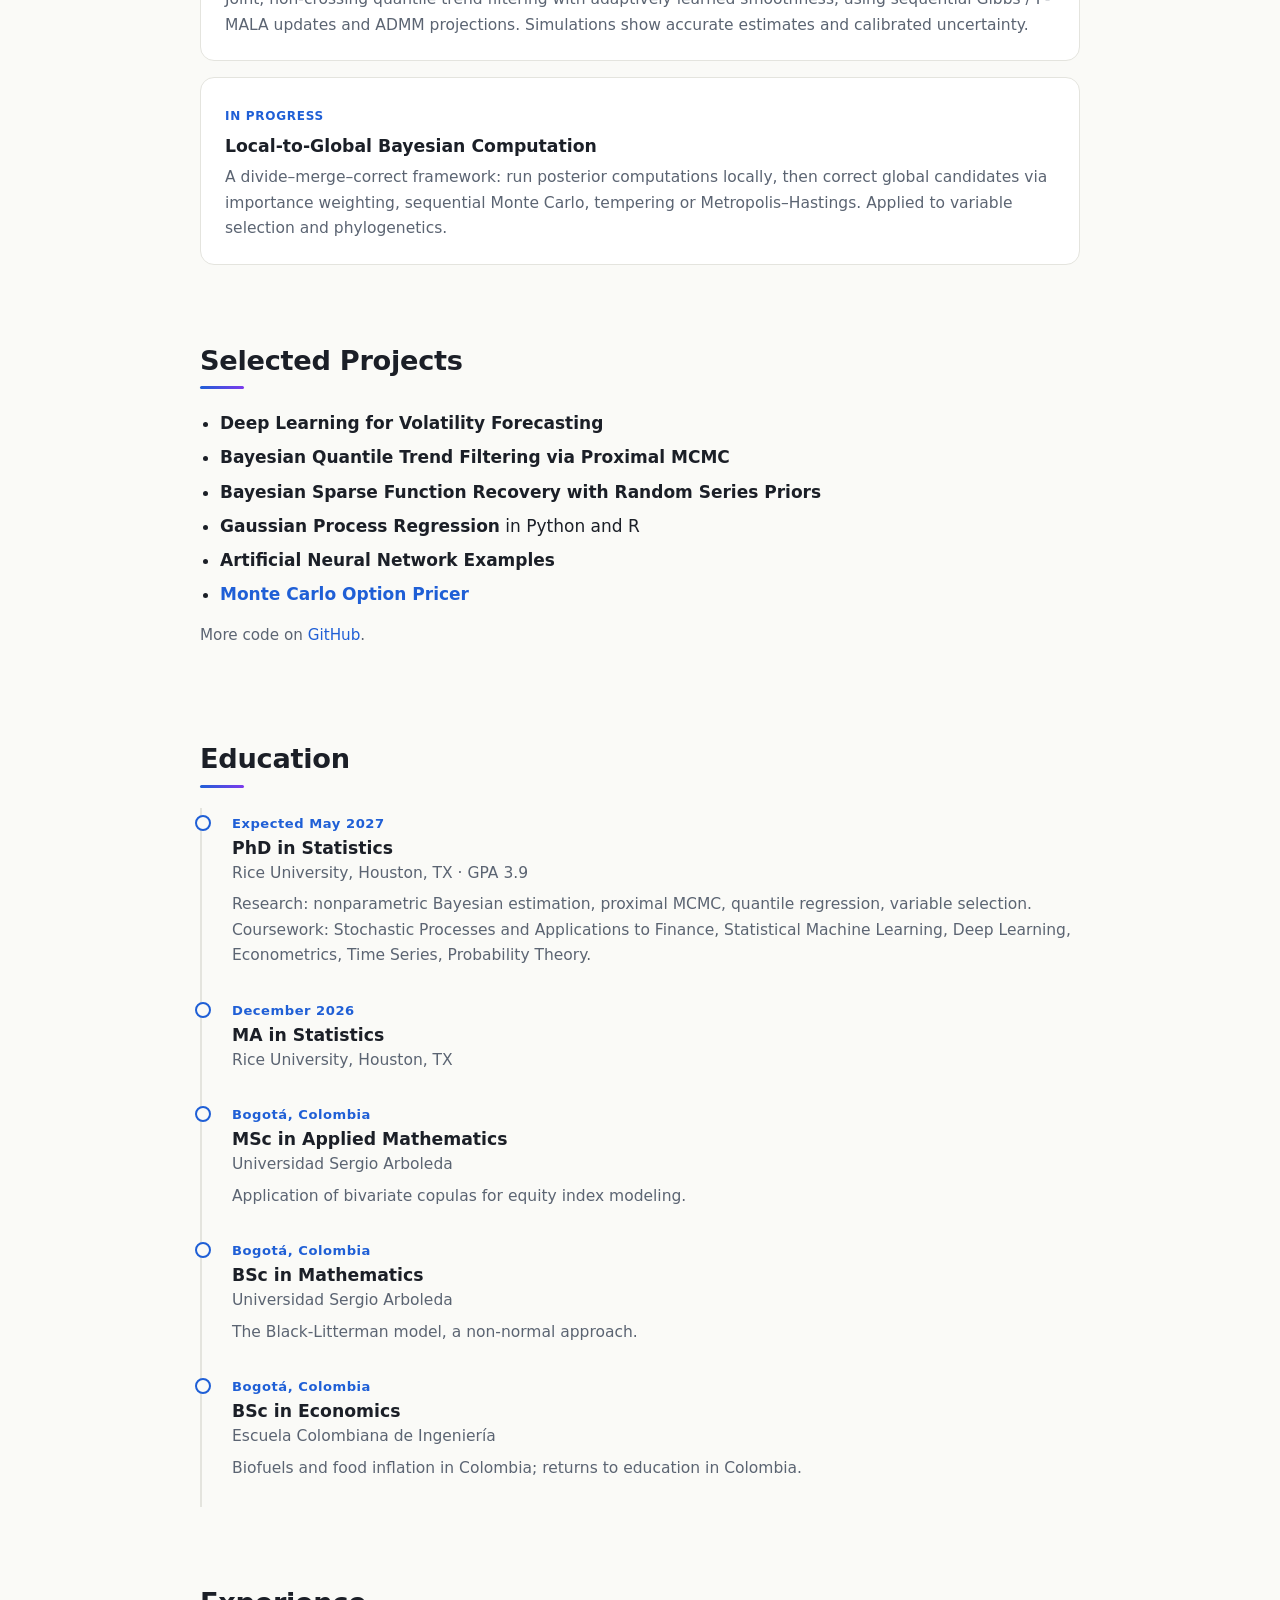
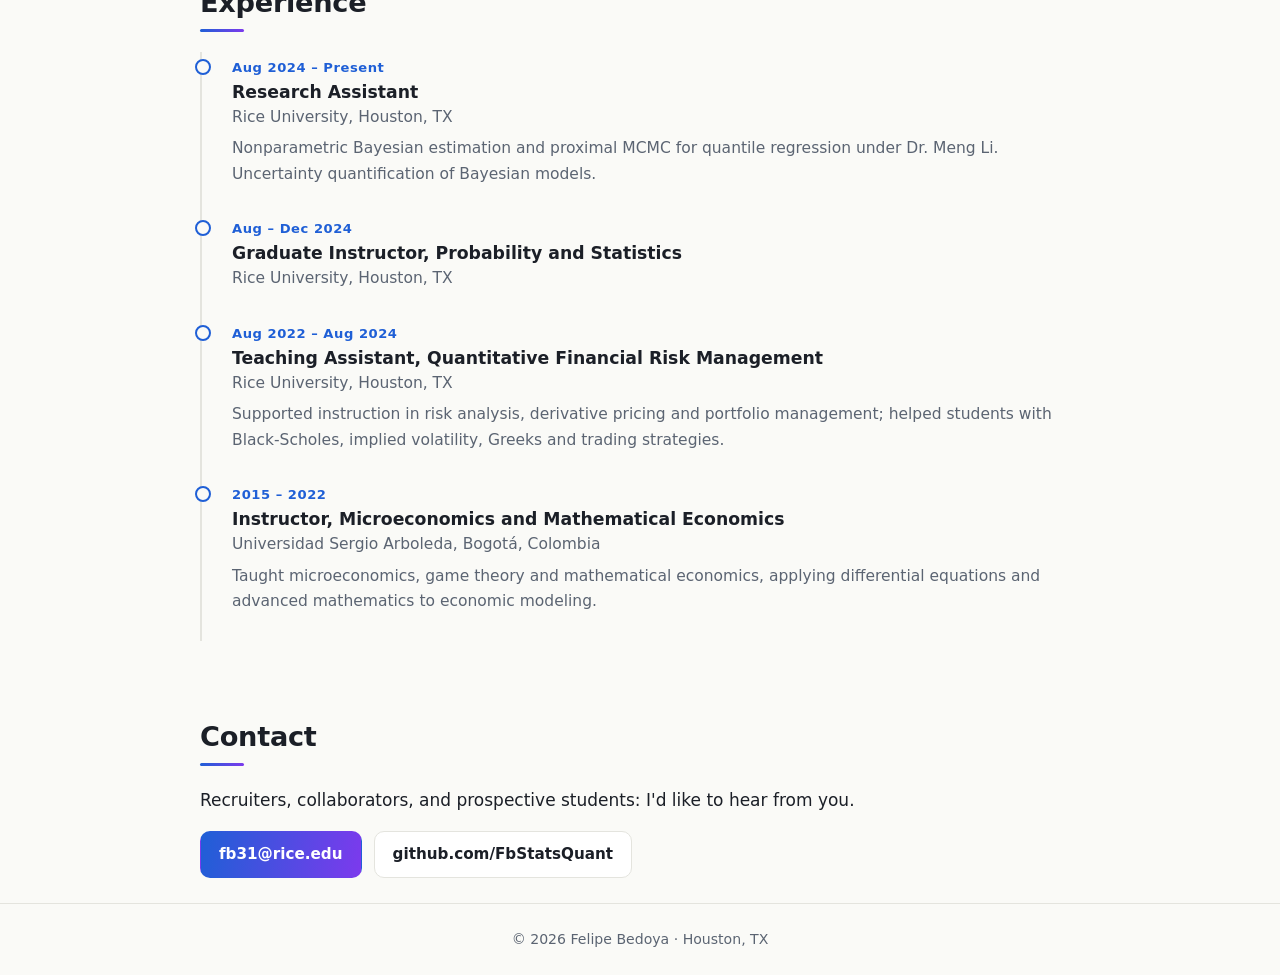
==== commit 3e6ef98e: "MCMC posterior hero, remove hint text and About sentence, cache-bust assets Co-Authored-By: Claude S" ====
--- a/index.html
+++ b/index.html
@@ -8,7 +8,7 @@
 <meta property="og:title" content="Felipe Bedoya · Statistics PhD Candidate">
 <meta property="og:description" content="Nonparametric Bayesian estimation, proximal MCMC, quantile regression, and quantitative finance.">
 <meta property="og:type" content="website">
-<link rel="stylesheet" href="style.css">
+<link rel="stylesheet" href="style.css?v=4">
 </head>
 <body>
 
@@ -43,14 +43,13 @@
         <li><strong>9+</strong><span>years teaching</span></li>
       </ul>
     </div>
-    <p class="hint">Hover the chart · click to re-simulate</p>
   </section>
 
   <section id="about" class="wrap">
     <h2>About</h2>
     <div class="grid two reveal">
       <p>I came to statistics the long way around. Economics taught me to ask <em>why</em> a system behaves the way it does. Pure mathematics taught me to <em>prove</em> it. Applied mathematics taught me to make it <em>work</em> on real, messy data. Statistics is where all three finally meet.</p>
-      <p>I'm a PhD candidate at Rice University (expected May 2027, GPA 3.9), and I'm passionate about statistical theory and machine learning, above all Bayesian modeling: priors that adapt to unknown structure, samplers that scale, and uncertainty you can actually trust. It comes from almost two decades of preparation across economics, mathematics and statistics, and I love teaching it, from microeconomics in Bogotá to probability at Rice.</p>
+      <p>I'm a PhD candidate at Rice University (expected May 2027, GPA 3.9), and I'm passionate about statistical theory and machine learning, above all Bayesian modeling: priors that adapt to unknown structure, samplers that scale, and uncertainty you can actually trust.</p>
     </div>
     <ul class="chips reveal">
       <li>Nonparametric Bayes</li><li>Proximal MCMC</li><li>Quantile regression</li>
@@ -174,8 +173,8 @@
 </footer>
 
 <div id="toast" role="status" aria-live="polite"></div>
-<script src="paths.js"></script>
-<script src="site.js"></script>
+<script src="hero.js?v=4"></script>
+<script src="site.js?v=4"></script>
 <script>document.getElementById('year').textContent = new Date().getFullYear();</script>
 </body>
 </html>
--- a/style.css
+++ b/style.css
@@ -139,8 +139,6 @@
   background: linear-gradient(100deg, var(--accent), var(--accent2));
   -webkit-background-clip: text; background-clip: text; -webkit-text-fill-color: transparent; color: transparent; }
 .stats span { font-size: 0.8rem; color: var(--muted); }
-.hint { position: absolute; right: 16px; bottom: 10px; margin: 0; z-index: 2;
-  font: 500 0.72rem ui-monospace, SFMono-Regular, Menlo, monospace; color: var(--muted); opacity: .8; pointer-events: none; }
 
 h2 { position: relative; padding-bottom: 12px; }
 h2::after { content: ""; position: absolute; left: 0; bottom: 0; width: 44px; height: 3px; border-radius: 2px;
@@ -173,8 +171,7 @@
 @media (max-width: 720px) {
   .hero::after { background: linear-gradient(180deg, var(--bg) 0%, color-mix(in srgb, var(--bg) 55%, transparent) 60%, transparent 100%); }
   .stats { gap: 22px; }
-  .hint { display: none; }
-}
+  }
 @media (prefers-reduced-motion: reduce) {
   .reveal { opacity: 1; transform: none; transition: none; }
   .btn, .card, .chips li { transition: none; }
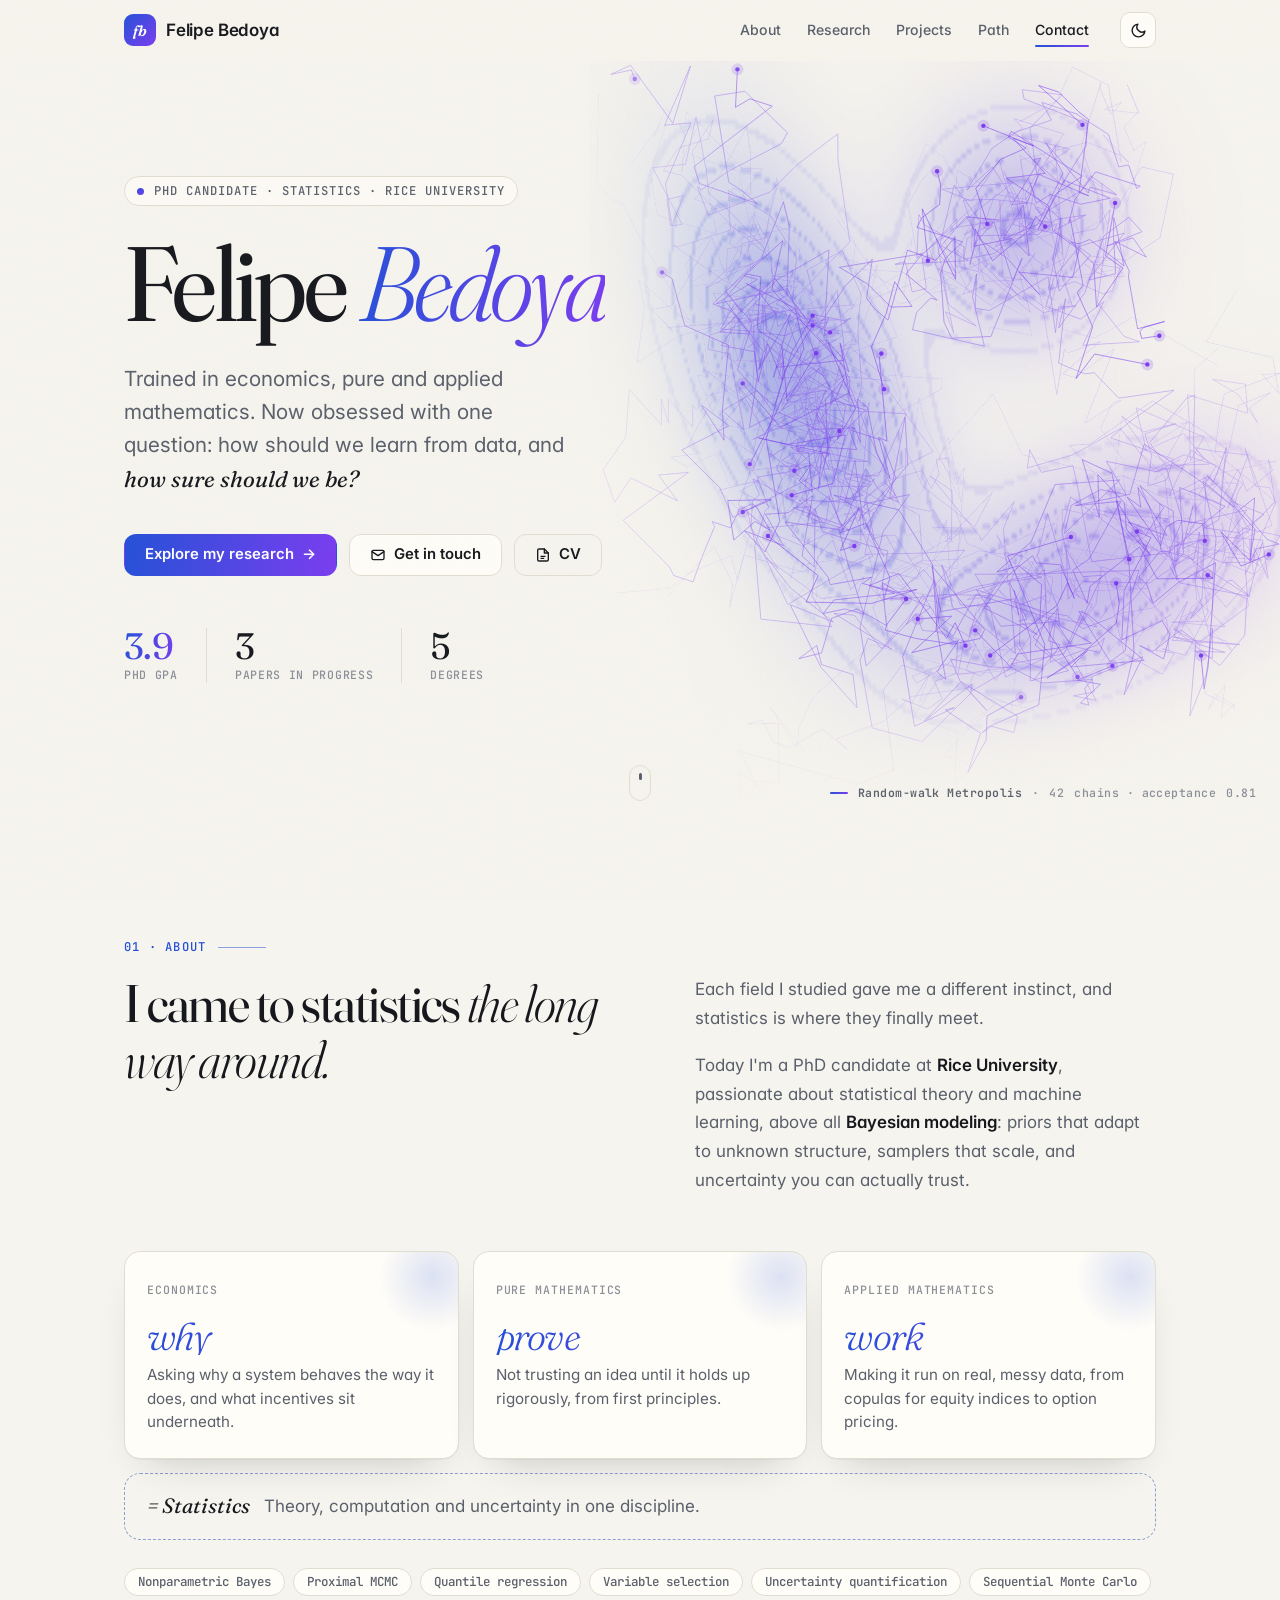
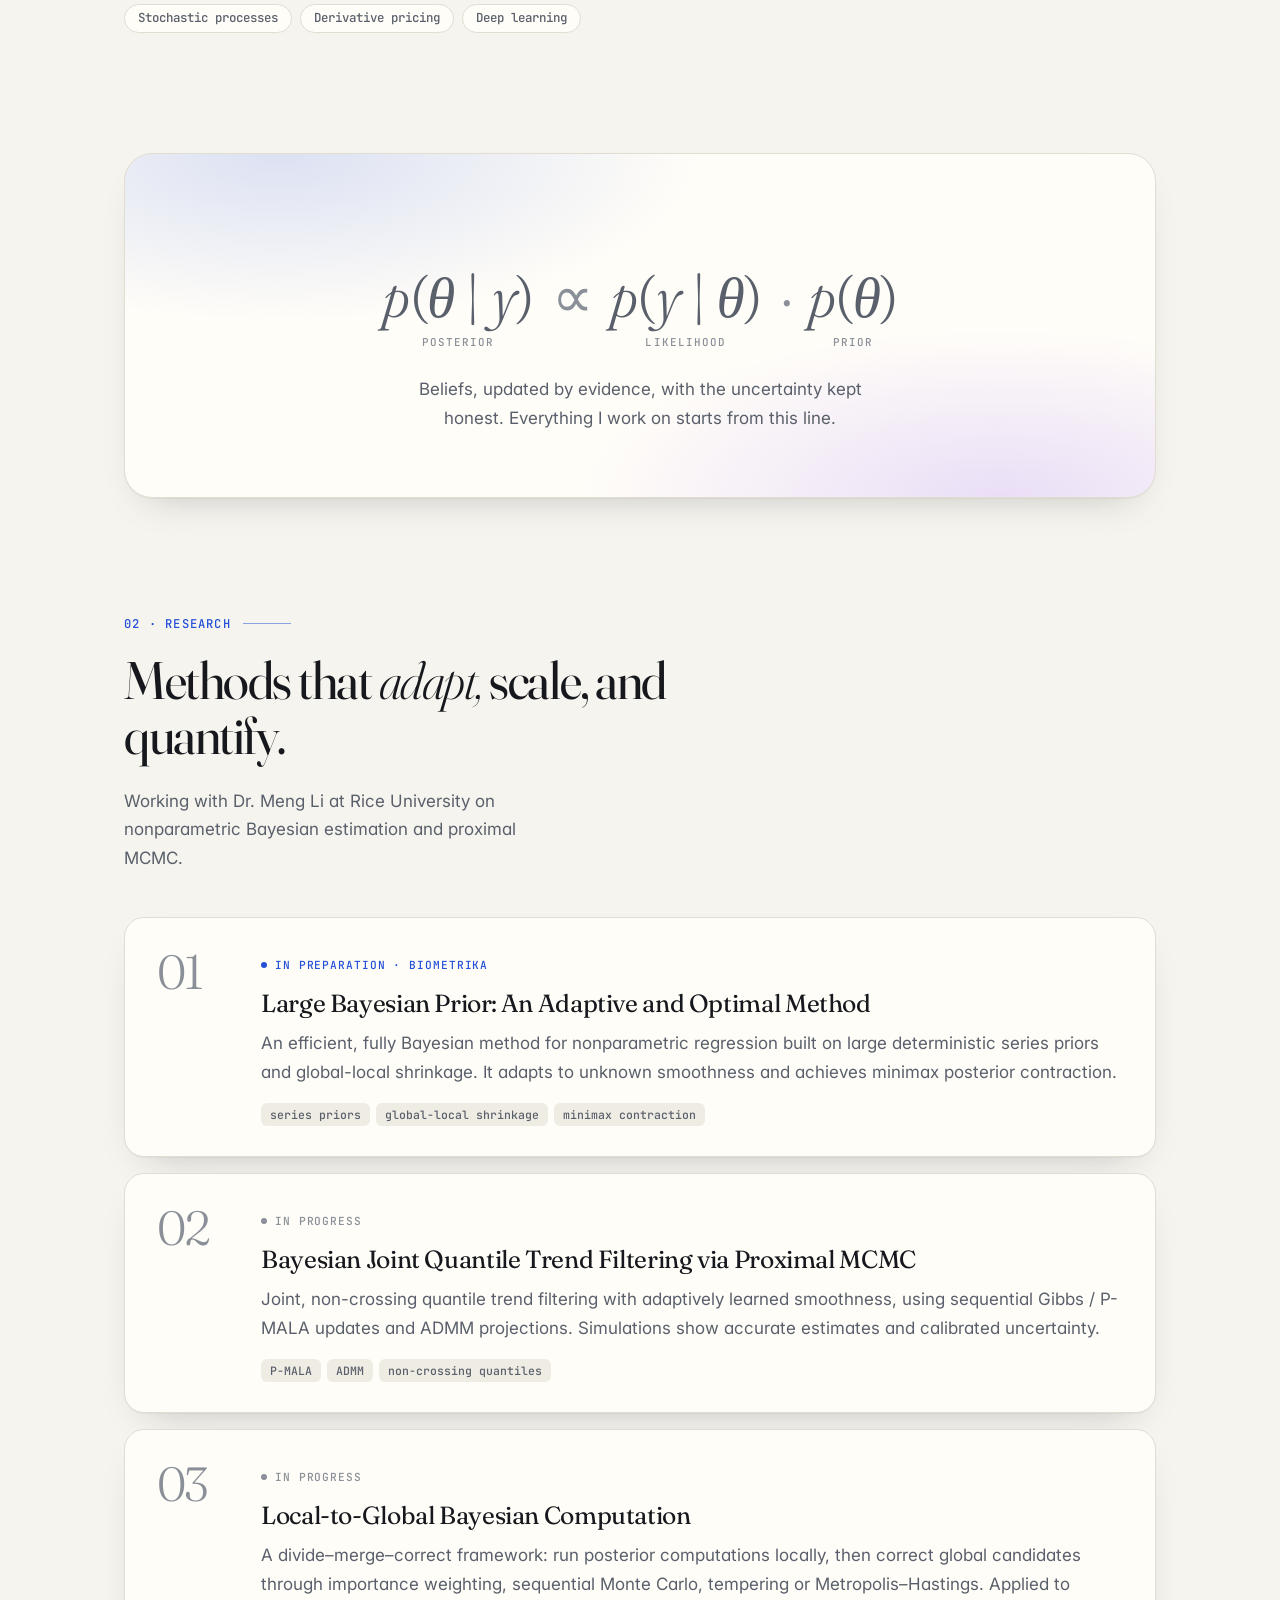
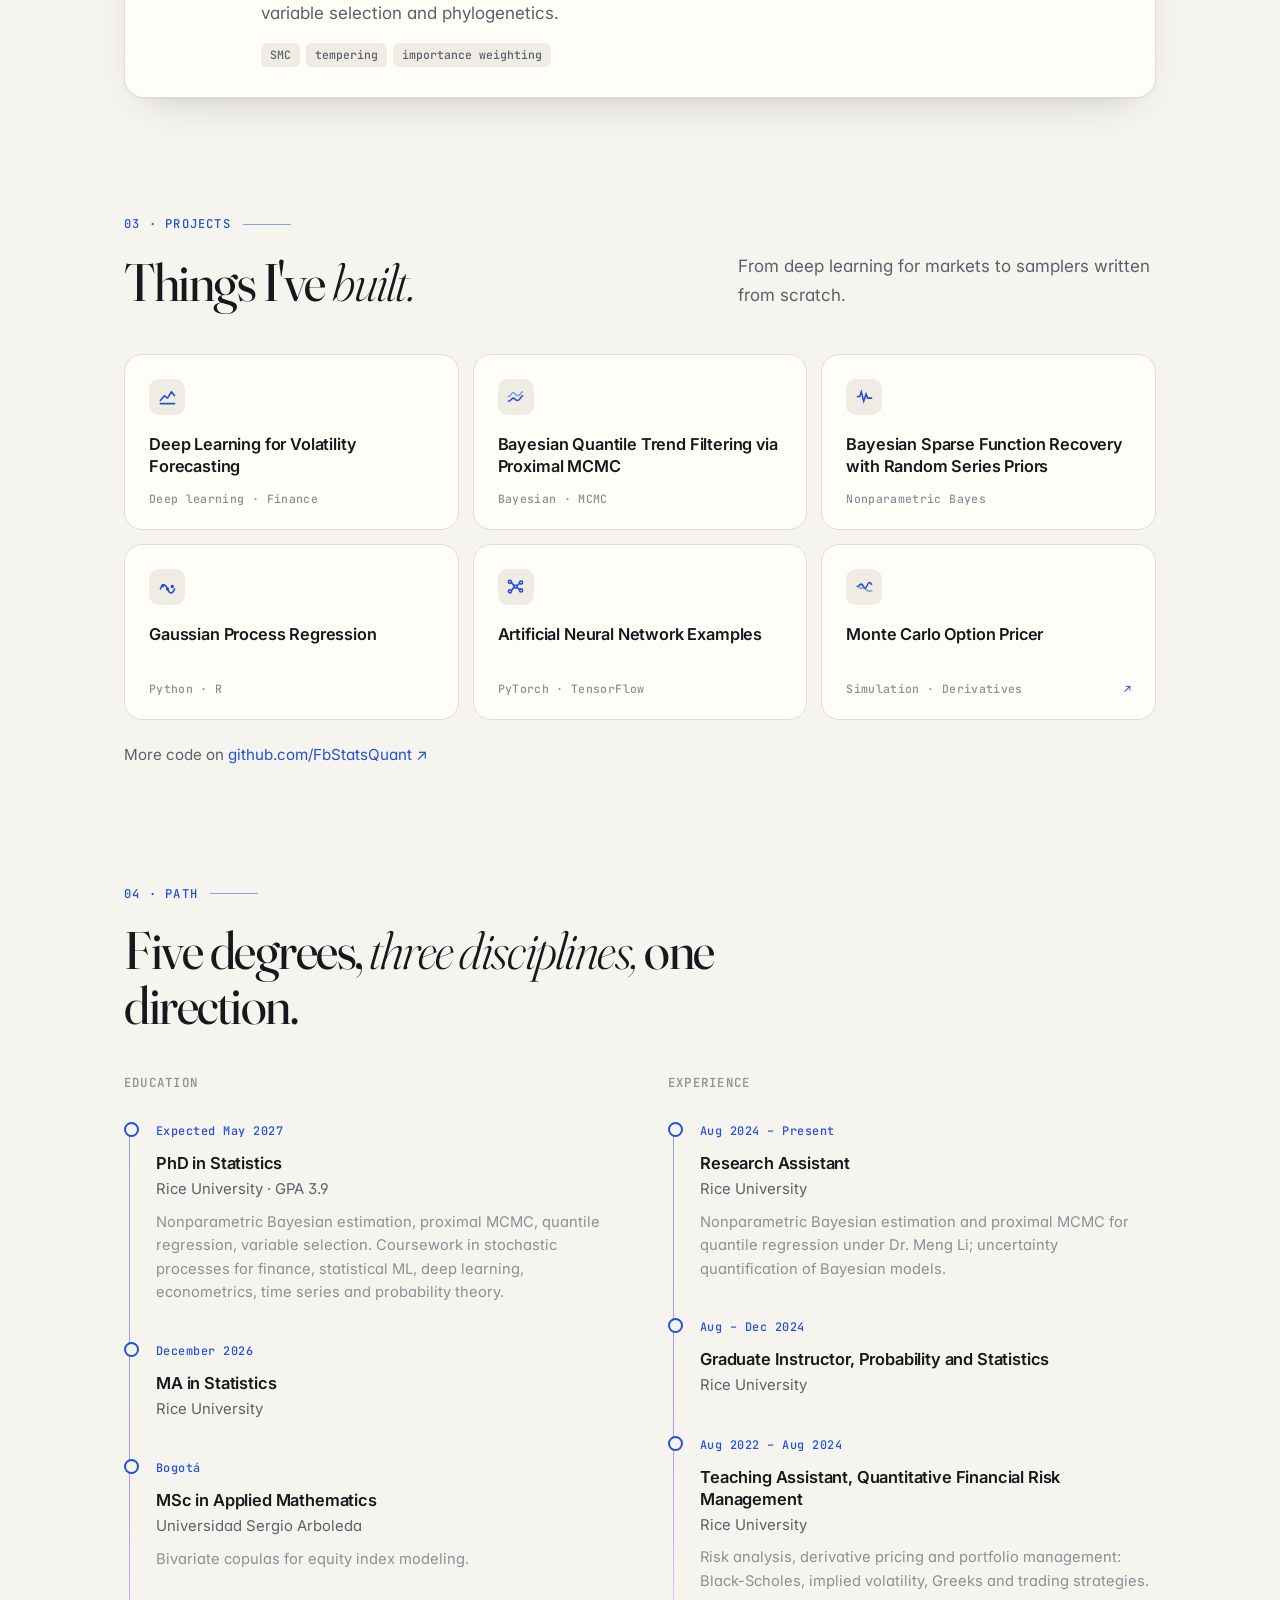
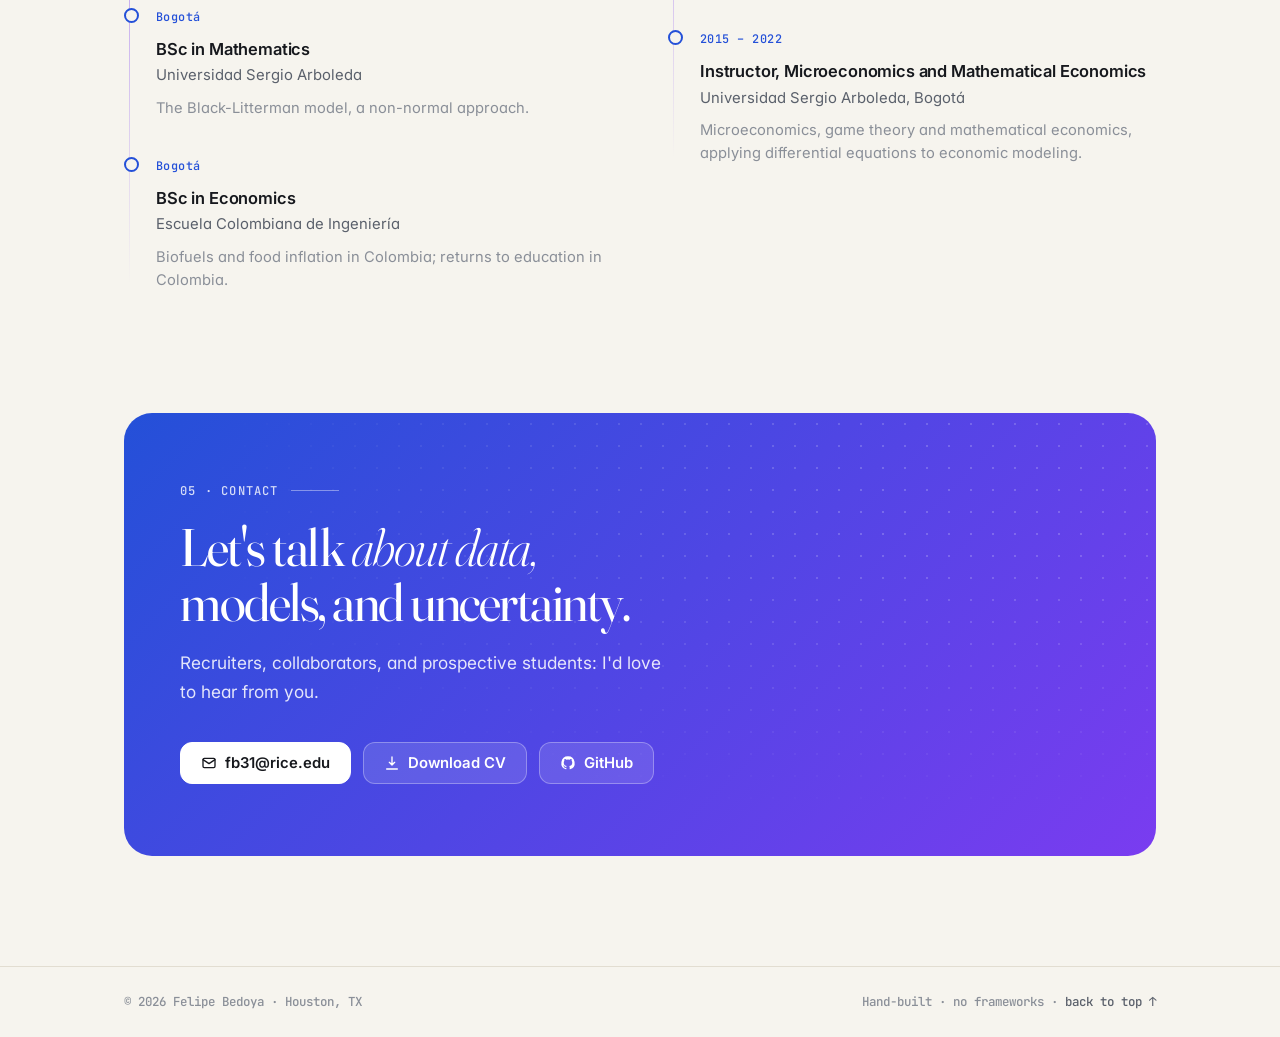
==== commit c3c81306: "Redesign site: editorial typography, theme toggle, CV download, richer sections - Fraunces/Inter/Jet" ====
--- a/index.html
+++ b/index.html
@@ -3,25 +3,48 @@
 <head>
 <meta charset="utf-8">
 <meta name="viewport" content="width=device-width, initial-scale=1">
-<title>Felipe Bedoya · Statistics PhD Candidate, Rice University</title>
-<meta name="description" content="Felipe Bedoya: PhD candidate in Statistics at Rice University, trained in economics, pure and applied mathematics. Passionate about statistical theory, machine learning and Bayesian modeling.">
-<meta property="og:title" content="Felipe Bedoya · Statistics PhD Candidate">
-<meta property="og:description" content="Nonparametric Bayesian estimation, proximal MCMC, quantile regression, and quantitative finance.">
+<title>Felipe Bedoya · Bayesian Statistics, Rice University</title>
+<meta name="description" content="Felipe Bedoya: PhD candidate in Statistics at Rice University, trained in economics, pure and applied mathematics. Nonparametric Bayes, proximal MCMC, quantile regression and machine learning.">
+<meta name="author" content="Felipe Bedoya">
+<link rel="canonical" href="https://fbstatsquant.github.io/">
+<meta property="og:title" content="Felipe Bedoya · Bayesian Statistics">
+<meta property="og:description" content="PhD candidate in Statistics at Rice University. Nonparametric Bayes, proximal MCMC, quantile regression and machine learning.">
+<meta property="og:url" content="https://fbstatsquant.github.io/">
 <meta property="og:type" content="website">
-<link rel="stylesheet" href="style.css?v=4">
+<meta name="twitter:card" content="summary">
+<meta name="theme-color" content="#f6f4ee" media="(prefers-color-scheme: light)">
+<meta name="theme-color" content="#0b0d12" media="(prefers-color-scheme: dark)">
+<link rel="icon" href="data:image/svg+xml,%3Csvg xmlns='http://www.w3.org/2000/svg' viewBox='0 0 64 64'%3E%3Cdefs%3E%3ClinearGradient id='g' x1='0' y1='0' x2='1' y2='1'%3E%3Cstop offset='0' stop-color='%232450d8'/%3E%3Cstop offset='1' stop-color='%237a3cf0'/%3E%3C/linearGradient%3E%3C/defs%3E%3Crect width='64' height='64' rx='16' fill='url(%23g)'/%3E%3Cpath d='M8 48 C20 48 22 16 32 16 S44 48 56 48' fill='none' stroke='white' stroke-width='5' stroke-linecap='round'/%3E%3C/svg%3E">
+<link rel="preconnect" href="https://fonts.googleapis.com">
+<link rel="preconnect" href="https://fonts.gstatic.com" crossorigin>
+<link href="https://fonts.googleapis.com/css2?family=Fraunces:ital,opsz,wght,SOFT@0,9..144,300..600,0..100;1,9..144,300..600,0..100&family=Inter:wght@400..700&family=JetBrains+Mono:wght@400..600&display=swap" rel="stylesheet">
+<link rel="stylesheet" href="style.css?v=5">
+<script>
+  try { var t = localStorage.getItem('theme'); if (t === 'light' || t === 'dark') document.documentElement.setAttribute('data-theme', t); } catch (e) {}
+</script>
+<script type="application/ld+json">
+{"@context":"https://schema.org","@type":"Person","name":"Felipe Bedoya","jobTitle":"PhD Candidate in Statistics","affiliation":{"@type":"CollegeOrUniversity","name":"Rice University"},"email":"mailto:fb31@rice.edu","url":"https://fbstatsquant.github.io/","sameAs":["https://github.com/FbStatsQuant"],"knowsAbout":["Bayesian statistics","Nonparametric Bayesian estimation","MCMC","Quantile regression","Machine learning","Quantitative finance"]}
+</script>
 </head>
 <body>
+<a class="skip" href="#about">Skip to content</a>
+<div class="progress" aria-hidden="true"></div>
 
 <header class="nav">
-  <a class="brand" href="#top">FB</a>
-  <nav>
-    <a href="#about">About</a>
-    <a href="#research">Research</a>
-    <a href="#projects">Projects</a>
-    <a href="#education">Education</a>
-    <a href="#experience">Experience</a>
-    <a href="#contact">Contact</a>
-  </nav>
+  <div class="wrap nav-inner">
+    <a class="brand" href="#top" aria-label="Felipe Bedoya, back to top"><span class="mono-mark">fb</span><span class="name">Felipe Bedoya</span></a>
+    <nav aria-label="Sections">
+      <a href="#about">About</a>
+      <a href="#research">Research</a>
+      <a href="#projects">Projects</a>
+      <a href="#path">Path</a>
+      <a href="#contact">Contact</a>
+    </nav>
+    <button class="theme-toggle" type="button" aria-label="Toggle light or dark theme">
+      <svg class="moon" viewBox="0 0 24 24" fill="none" stroke="currentColor" stroke-width="2" stroke-linecap="round" stroke-linejoin="round"><path d="M21 12.8A9 9 0 1 1 11.2 3a7 7 0 0 0 9.8 9.8z"/></svg>
+      <svg class="sun" viewBox="0 0 24 24" fill="none" stroke="currentColor" stroke-width="2" stroke-linecap="round"><circle cx="12" cy="12" r="4.2"/><path d="M12 2v2M12 20v2M4.9 4.9l1.4 1.4M17.7 17.7l1.4 1.4M2 12h2M20 12h2M4.9 19.1l1.4-1.4M17.7 6.3l1.4-1.4"/></svg>
+    </button>
+  </div>
 </header>
 
 <main id="top">
@@ -29,152 +52,257 @@
   <section class="hero">
     <canvas id="paths" aria-hidden="true"></canvas>
     <div class="wrap hero-inner">
-      <p class="eyebrow">PhD Candidate · Statistics · Rice University</p>
-      <h1>Felipe Bedoya</h1>
-      <p class="lead">Trained in economics, pure mathematics and applied mathematics, now obsessed with one question: how should we learn from data, and how sure should we be? Bayesian modeling is my answer.</p>
-      <div class="cta">
-        <a class="btn primary" href="#research">See my research</a>
-        <a class="btn" href="mailto:fb31@rice.edu" data-copy="fb31@rice.edu">Get in touch</a>
-        <a class="btn ghost" href="https://github.com/FbStatsQuant">GitHub</a>
-      </div>
-      <ul class="stats">
-        <li><strong>3.9</strong><span>PhD GPA</span></li>
-        <li><strong>3</strong><span>papers in progress</span></li>
-        <li><strong>9+</strong><span>years teaching</span></li>
+      <p class="eyebrow rise"><span class="dot"></span>PhD Candidate · Statistics · Rice University</p>
+      <h1 class="rise">Felipe <span class="last grad">Bedoya</span></h1>
+      <p class="lead rise">Trained in economics, pure and applied mathematics. Now obsessed with one question: how should we learn from data, and <em>how sure should we be?</em></p>
+      <div class="cta rise">
+        <a class="btn primary" href="#research">Explore my research <span class="arrow">→</span></a>
+        <a class="btn" href="mailto:fb31@rice.edu" data-copy="fb31@rice.edu">
+          <svg viewBox="0 0 24 24" fill="none" stroke="currentColor" stroke-width="2" stroke-linecap="round" stroke-linejoin="round"><rect x="3" y="5" width="18" height="14" rx="2"/><path d="m3 7 9 6 9-6"/></svg>Get in touch</a>
+        <a class="btn ghost" href="cv/Felipe_Bedoya_CV.pdf" target="_blank" rel="noopener">
+          <svg viewBox="0 0 24 24" fill="none" stroke="currentColor" stroke-width="2" stroke-linecap="round" stroke-linejoin="round"><path d="M14 3H6a2 2 0 0 0-2 2v14a2 2 0 0 0 2 2h12a2 2 0 0 0 2-2V9z"/><path d="M14 3v6h6M9 14h6M9 17h4"/></svg>CV</a>
+      </div>
+      <ul class="stats rise">
+        <li><strong class="grad">3.9</strong><span>PhD GPA</span></li>
+        <li><strong>3</strong><span>Papers in progress</span></li>
+        <li><strong>5</strong><span>Degrees</span></li>
       </ul>
     </div>
-  </section>
-
-  <section id="about" class="wrap">
-    <h2>About</h2>
-    <div class="grid two reveal">
-      <p>I came to statistics the long way around. Economics taught me to ask <em>why</em> a system behaves the way it does. Pure mathematics taught me to <em>prove</em> it. Applied mathematics taught me to make it <em>work</em> on real, messy data. Statistics is where all three finally meet.</p>
-      <p>I'm a PhD candidate at Rice University (expected May 2027, GPA 3.9), and I'm passionate about statistical theory and machine learning, above all Bayesian modeling: priors that adapt to unknown structure, samplers that scale, and uncertainty you can actually trust.</p>
-    </div>
-    <ul class="chips reveal">
-      <li>Nonparametric Bayes</li><li>Proximal MCMC</li><li>Quantile regression</li>
-      <li>Variable selection</li><li>Uncertainty quantification</li><li>Sequential Monte Carlo</li>
-      <li>Stochastic processes</li><li>Derivative pricing</li><li>Deep learning</li>
-    </ul>
-  </section>
-
-  <section id="research" class="wrap">
-    <h2>Research</h2>
-    <p class="sub">Advisor: Dr. Meng Li, Rice University. Papers in progress:</p>
-    <div class="cards">
-      <article class="card reveal">
-        <span class="tag">In preparation · Biometrika</span>
-        <h3>Large Bayesian Prior: An Adaptive and Optimal Method</h3>
-        <p>An efficient, fully Bayesian method for nonparametric regression using large deterministic series priors and global-local shrinkage. It adapts to unknown smoothness and achieves minimax posterior contraction.</p>
-      </article>
-      <article class="card reveal">
-        <span class="tag">In progress</span>
-        <h3>Bayesian Joint Quantile Trend Filtering via Proximal MCMC</h3>
-        <p>Joint, non-crossing quantile trend filtering with adaptively learned smoothness, using sequential Gibbs / P-MALA updates and ADMM projections. Simulations show accurate estimates and calibrated uncertainty.</p>
-      </article>
-      <article class="card reveal">
-        <span class="tag">In progress</span>
-        <h3>Local-to-Global Bayesian Computation</h3>
-        <p>A divide–merge–correct framework: run posterior computations locally, then correct global candidates via importance weighting, sequential Monte Carlo, tempering or Metropolis–Hastings. Applied to variable selection and phylogenetics.</p>
-      </article>
-    </div>
-  </section>
-
-  <section id="projects" class="wrap">
-    <h2>Selected Projects</h2>
-    <ul class="list reveal">
-      <li><strong>Deep Learning for Volatility Forecasting</strong></li>
-      <li><strong>Bayesian Quantile Trend Filtering via Proximal MCMC</strong></li>
-      <li><strong>Bayesian Sparse Function Recovery with Random Series Priors</strong></li>
-      <li><strong>Gaussian Process Regression</strong> in Python and R</li>
-      <li><strong>Artificial Neural Network Examples</strong></li>
-      <li><strong><a href="https://github.com/FbStatsQuant/MonteCarlo-Option-Pricer">Monte Carlo Option Pricer</a></strong></li>
-    </ul>
-    <p class="note">More code on <a href="https://github.com/FbStatsQuant">GitHub</a>.</p>
-  </section>
-
-  <section id="education" class="wrap">
-    <h2>Education</h2>
-    <ol class="timeline reveal">
-      <li>
-        <span class="when">Expected May 2027</span>
-        <h3>PhD in Statistics</h3>
-        <p>Rice University, Houston, TX · GPA 3.9</p>
-        <p class="detail">Research: nonparametric Bayesian estimation, proximal MCMC, quantile regression, variable selection. Coursework: Stochastic Processes and Applications to Finance, Statistical Machine Learning, Deep Learning, Econometrics, Time Series, Probability Theory.</p>
-      </li>
-      <li>
-        <span class="when">December 2026</span>
-        <h3>MA in Statistics</h3>
-        <p>Rice University, Houston, TX</p>
-      </li>
-      <li>
-        <span class="when">Bogotá, Colombia</span>
-        <h3>MSc in Applied Mathematics</h3>
-        <p>Universidad Sergio Arboleda</p>
-        <p class="detail">Application of bivariate copulas for equity index modeling.</p>
-      </li>
-      <li>
-        <span class="when">Bogotá, Colombia</span>
-        <h3>BSc in Mathematics</h3>
-        <p>Universidad Sergio Arboleda</p>
-        <p class="detail">The Black-Litterman model, a non-normal approach.</p>
-      </li>
-      <li>
-        <span class="when">Bogotá, Colombia</span>
-        <h3>BSc in Economics</h3>
-        <p>Escuela Colombiana de Ingeniería</p>
-        <p class="detail">Biofuels and food inflation in Colombia; returns to education in Colombia.</p>
-      </li>
-    </ol>
-  </section>
-
-  <section id="experience" class="wrap">
-    <h2>Experience</h2>
-    <ol class="timeline reveal">
-      <li>
-        <span class="when">Aug 2024 – Present</span>
-        <h3>Research Assistant</h3>
-        <p>Rice University, Houston, TX</p>
-        <p class="detail">Nonparametric Bayesian estimation and proximal MCMC for quantile regression under Dr. Meng Li. Uncertainty quantification of Bayesian models.</p>
-      </li>
-      <li>
-        <span class="when">Aug – Dec 2024</span>
-        <h3>Graduate Instructor, Probability and Statistics</h3>
-        <p>Rice University, Houston, TX</p>
-      </li>
-      <li>
-        <span class="when">Aug 2022 – Aug 2024</span>
-        <h3>Teaching Assistant, Quantitative Financial Risk Management</h3>
-        <p>Rice University, Houston, TX</p>
-        <p class="detail">Supported instruction in risk analysis, derivative pricing and portfolio management; helped students with Black-Scholes, implied volatility, Greeks and trading strategies.</p>
-      </li>
-      <li>
-        <span class="when">2015 – 2022</span>
-        <h3>Instructor, Microeconomics and Mathematical Economics</h3>
-        <p>Universidad Sergio Arboleda, Bogotá, Colombia</p>
-        <p class="detail">Taught microeconomics, game theory and mathematical economics, applying differential equations and advanced mathematics to economic modeling.</p>
-      </li>
-    </ol>
-  </section>
-
-  <section id="contact" class="wrap contact">
-    <h2>Contact</h2>
-    <p>Recruiters, collaborators, and prospective students: I'd like to hear from you.</p>
-    <p class="links">
-      <a class="btn primary" href="mailto:fb31@rice.edu" data-copy="fb31@rice.edu">fb31@rice.edu</a>
-      <a class="btn" href="https://github.com/FbStatsQuant">github.com/FbStatsQuant</a>
-    </p>
+    <p class="viz-caption" aria-hidden="true"><span class="sw"></span><b>Random-walk Metropolis</b> · <span id="nchains">42</span> chains · acceptance <span id="acc">0.00</span></p>
+    <span class="scroll-cue" aria-hidden="true"></span>
+  </section>
+
+  <section id="about" class="block">
+    <div class="wrap">
+      <p class="label">01 · About</p>
+      <div class="about-grid">
+        <h2 class="reveal">I came to statistics <em>the long way around.</em></h2>
+        <div class="copy reveal d1">
+          <p>Each field I studied gave me a different instinct, and statistics is where they finally meet.</p>
+          <p>Today I'm a PhD candidate at <strong>Rice University</strong>, passionate about statistical theory and machine learning, above all <strong>Bayesian modeling</strong>: priors that adapt to unknown structure, samplers that scale, and uncertainty you can actually trust.</p>
+        </div>
+      </div>
+      <div class="lenses">
+        <div class="lens reveal">
+          <span class="from">Economics</span>
+          <span class="verb grad">why</span>
+          <p>Asking why a system behaves the way it does, and what incentives sit underneath.</p>
+        </div>
+        <div class="lens reveal d1">
+          <span class="from">Pure mathematics</span>
+          <span class="verb grad">prove</span>
+          <p>Not trusting an idea until it holds up rigorously, from first principles.</p>
+        </div>
+        <div class="lens reveal d2">
+          <span class="from">Applied mathematics</span>
+          <span class="verb grad">work</span>
+          <p>Making it run on real, messy data, from copulas for equity indices to option pricing.</p>
+        </div>
+      </div>
+      <div class="meet reveal"><strong>= Statistics</strong><span>Theory, computation and uncertainty in one discipline.</span></div>
+      <ul class="chips reveal">
+        <li>Nonparametric Bayes</li><li>Proximal MCMC</li><li>Quantile regression</li>
+        <li>Variable selection</li><li>Uncertainty quantification</li><li>Sequential Monte Carlo</li>
+        <li>Stochastic processes</li><li>Derivative pricing</li><li>Deep learning</li>
+      </ul>
+    </div>
+  </section>
+
+  <section class="bayes" aria-label="Bayes' theorem">
+    <div class="wrap">
+      <div class="bayes-card reveal">
+        <p class="eq" role="img" aria-label="p of theta given y is proportional to p of y given theta times p of theta">
+          <span class="t" data-k="posterior"><i>p</i>(<i>θ</i> | <i>y</i>)</span><span class="prop">∝</span><span class="t" data-k="likelihood"><i>p</i>(<i>y</i> | <i>θ</i>)</span><span class="prop">·</span><span class="t" data-k="prior"><i>p</i>(<i>θ</i>)</span>
+        </p>
+        <p>Beliefs, updated by evidence, with the uncertainty kept honest. Everything I work on starts from this line.</p>
+      </div>
+    </div>
+  </section>
+
+  <section id="research" class="block">
+    <div class="wrap">
+      <p class="label">02 · Research</p>
+      <div class="section-head">
+        <h2 class="reveal">Methods that <em>adapt,</em> scale, and quantify.</h2>
+        <p class="reveal d1">Working with Dr. Meng Li at Rice University on nonparametric Bayesian estimation and proximal MCMC.</p>
+      </div>
+      <div class="papers">
+        <article class="paper reveal">
+          <span class="num">01</span>
+          <div>
+            <span class="status">In preparation · Biometrika</span>
+            <h3>Large Bayesian Prior: An Adaptive and Optimal Method</h3>
+            <p>An efficient, fully Bayesian method for nonparametric regression built on large deterministic series priors and global-local shrinkage. It adapts to unknown smoothness and achieves minimax posterior contraction.</p>
+            <div class="kw"><span>series priors</span><span>global-local shrinkage</span><span>minimax contraction</span></div>
+          </div>
+        </article>
+        <article class="paper reveal d1">
+          <span class="num">02</span>
+          <div>
+            <span class="status soft">In progress</span>
+            <h3>Bayesian Joint Quantile Trend Filtering via Proximal MCMC</h3>
+            <p>Joint, non-crossing quantile trend filtering with adaptively learned smoothness, using sequential Gibbs / P-MALA updates and ADMM projections. Simulations show accurate estimates and calibrated uncertainty.</p>
+            <div class="kw"><span>P-MALA</span><span>ADMM</span><span>non-crossing quantiles</span></div>
+          </div>
+        </article>
+        <article class="paper reveal d2">
+          <span class="num">03</span>
+          <div>
+            <span class="status soft">In progress</span>
+            <h3>Local-to-Global Bayesian Computation</h3>
+            <p>A divide–merge–correct framework: run posterior computations locally, then correct global candidates through importance weighting, sequential Monte Carlo, tempering or Metropolis–Hastings. Applied to variable selection and phylogenetics.</p>
+            <div class="kw"><span>SMC</span><span>tempering</span><span>importance weighting</span></div>
+          </div>
+        </article>
+      </div>
+    </div>
+  </section>
+
+  <section id="projects" class="block">
+    <div class="wrap">
+      <p class="label">03 · Projects</p>
+      <div class="section-head">
+        <h2 class="reveal">Things I've <em>built.</em></h2>
+        <p class="reveal d1">From deep learning for markets to samplers written from scratch.</p>
+      </div>
+      <div class="projects">
+        <div class="proj reveal">
+          <span class="ico"><svg viewBox="0 0 24 24" fill="none" stroke="currentColor" stroke-width="2" stroke-linecap="round" stroke-linejoin="round"><path d="M3 17l5-6 4 3 5-8 4 5"/><path d="M3 21h18"/></svg></span>
+          <h3>Deep Learning for Volatility Forecasting</h3>
+          <div class="meta"><span>Deep learning · Finance</span></div>
+        </div>
+        <div class="proj reveal d1">
+          <span class="ico"><svg viewBox="0 0 24 24" fill="none" stroke="currentColor" stroke-width="2" stroke-linecap="round"><path d="M3 18c3 0 4-4 6-4s3 3 6 3 4-6 6-6"/><path d="M3 12c3 0 4-5 6-5s3 4 6 4 4-5 6-5" opacity=".5"/></svg></span>
+          <h3>Bayesian Quantile Trend Filtering via Proximal MCMC</h3>
+          <div class="meta"><span>Bayesian · MCMC</span></div>
+        </div>
+        <div class="proj reveal d2">
+          <span class="ico"><svg viewBox="0 0 24 24" fill="none" stroke="currentColor" stroke-width="2" stroke-linecap="round"><path d="M3 12h3l2-6 3 12 3-9 2 5h5"/></svg></span>
+          <h3>Bayesian Sparse Function Recovery with Random Series Priors</h3>
+          <div class="meta"><span>Nonparametric Bayes</span></div>
+        </div>
+        <div class="proj reveal">
+          <span class="ico"><svg viewBox="0 0 24 24" fill="none" stroke="currentColor" stroke-width="2" stroke-linecap="round"><path d="M3 15c3-7 6-7 9 0s6 7 9 0"/><circle cx="6" cy="11" r="1.2" fill="currentColor"/><circle cx="12" cy="15" r="1.2" fill="currentColor"/><circle cx="18" cy="12" r="1.2" fill="currentColor"/></svg></span>
+          <h3>Gaussian Process Regression</h3>
+          <div class="meta"><span>Python · R</span></div>
+        </div>
+        <div class="proj reveal d1">
+          <span class="ico"><svg viewBox="0 0 24 24" fill="none" stroke="currentColor" stroke-width="2" stroke-linecap="round"><circle cx="5" cy="6" r="2"/><circle cx="5" cy="18" r="2"/><circle cx="12" cy="12" r="2"/><circle cx="19" cy="7" r="2"/><circle cx="19" cy="17" r="2"/><path d="M7 7l3 4M7 17l3-4M14 11l3-3M14 13l3 3"/></svg></span>
+          <h3>Artificial Neural Network Examples</h3>
+          <div class="meta"><span>PyTorch · TensorFlow</span></div>
+        </div>
+        <a class="proj reveal d2" href="https://github.com/FbStatsQuant/MonteCarlo-Option-Pricer" target="_blank" rel="noopener">
+          <span class="ico"><svg viewBox="0 0 24 24" fill="none" stroke="currentColor" stroke-width="2" stroke-linecap="round"><path d="M3 12c2 0 3-3 5-3s3 5 5 5 3-7 5-7 2 2 3 2"/><path d="M3 12c2 0 3 2 5 2s3-1 5 1 3 3 5 3 2-1 3-1" opacity=".5"/></svg></span>
+          <h3>Monte Carlo Option Pricer</h3>
+          <div class="meta"><span>Simulation · Derivatives</span><span class="go">↗</span></div>
+        </a>
+      </div>
+      <p class="more reveal">More code on <a href="https://github.com/FbStatsQuant" target="_blank" rel="noopener">github.com/FbStatsQuant ↗</a></p>
+    </div>
+  </section>
+
+  <section id="path" class="block">
+    <div class="wrap">
+      <p class="label">04 · Path</p>
+      <div class="section-head">
+        <h2 class="reveal">Five degrees, <em>three disciplines,</em> one direction.</h2>
+      </div>
+      <div class="path">
+        <div class="reveal">
+          <h3 class="col">Education</h3>
+          <ol class="timeline">
+            <li>
+              <span class="when">Expected May 2027</span>
+              <h4>PhD in Statistics</h4>
+              <p class="where">Rice University · GPA 3.9</p>
+              <p class="detail">Nonparametric Bayesian estimation, proximal MCMC, quantile regression, variable selection. Coursework in stochastic processes for finance, statistical ML, deep learning, econometrics, time series and probability theory.</p>
+            </li>
+            <li>
+              <span class="when">December 2026</span>
+              <h4>MA in Statistics</h4>
+              <p class="where">Rice University</p>
+            </li>
+            <li>
+              <span class="when">Bogotá</span>
+              <h4>MSc in Applied Mathematics</h4>
+              <p class="where">Universidad Sergio Arboleda</p>
+              <p class="detail">Bivariate copulas for equity index modeling.</p>
+            </li>
+            <li>
+              <span class="when">Bogotá</span>
+              <h4>BSc in Mathematics</h4>
+              <p class="where">Universidad Sergio Arboleda</p>
+              <p class="detail">The Black-Litterman model, a non-normal approach.</p>
+            </li>
+            <li>
+              <span class="when">Bogotá</span>
+              <h4>BSc in Economics</h4>
+              <p class="where">Escuela Colombiana de Ingeniería</p>
+              <p class="detail">Biofuels and food inflation in Colombia; returns to education in Colombia.</p>
+            </li>
+          </ol>
+        </div>
+        <div class="reveal d1">
+          <h3 class="col">Experience</h3>
+          <ol class="timeline">
+            <li>
+              <span class="when">Aug 2024 – Present</span>
+              <h4>Research Assistant</h4>
+              <p class="where">Rice University</p>
+              <p class="detail">Nonparametric Bayesian estimation and proximal MCMC for quantile regression under Dr. Meng Li; uncertainty quantification of Bayesian models.</p>
+            </li>
+            <li>
+              <span class="when">Aug – Dec 2024</span>
+              <h4>Graduate Instructor, Probability and Statistics</h4>
+              <p class="where">Rice University</p>
+            </li>
+            <li>
+              <span class="when">Aug 2022 – Aug 2024</span>
+              <h4>Teaching Assistant, Quantitative Financial Risk Management</h4>
+              <p class="where">Rice University</p>
+              <p class="detail">Risk analysis, derivative pricing and portfolio management: Black-Scholes, implied volatility, Greeks and trading strategies.</p>
+            </li>
+            <li>
+              <span class="when">2015 – 2022</span>
+              <h4>Instructor, Microeconomics and Mathematical Economics</h4>
+              <p class="where">Universidad Sergio Arboleda, Bogotá</p>
+              <p class="detail">Microeconomics, game theory and mathematical economics, applying differential equations to economic modeling.</p>
+            </li>
+          </ol>
+        </div>
+      </div>
+    </div>
+  </section>
+
+  <section id="contact" class="contact">
+    <div class="wrap">
+      <div class="contact-card reveal">
+        <p class="label">05 · Contact</p>
+        <h2>Let's talk <em>about data,</em> models, and uncertainty.</h2>
+        <p class="lede">Recruiters, collaborators, and prospective students: I'd love to hear from you.</p>
+        <div class="links">
+          <a class="btn solid" href="mailto:fb31@rice.edu" data-copy="fb31@rice.edu">
+            <svg viewBox="0 0 24 24" fill="none" stroke="currentColor" stroke-width="2" stroke-linecap="round" stroke-linejoin="round"><rect x="3" y="5" width="18" height="14" rx="2"/><path d="m3 7 9 6 9-6"/></svg>fb31@rice.edu</a>
+          <a class="btn" href="cv/Felipe_Bedoya_CV.pdf" target="_blank" rel="noopener">
+            <svg viewBox="0 0 24 24" fill="none" stroke="currentColor" stroke-width="2" stroke-linecap="round" stroke-linejoin="round"><path d="M12 3v12m0 0-4-4m4 4 4-4M4 21h16"/></svg>Download CV</a>
+          <a class="btn" href="https://github.com/FbStatsQuant" target="_blank" rel="noopener">
+            <svg viewBox="0 0 24 24" fill="currentColor"><path d="M12 2a10 10 0 0 0-3.16 19.49c.5.09.68-.22.68-.48v-1.7c-2.78.6-3.37-1.34-3.37-1.34-.45-1.16-1.11-1.47-1.11-1.47-.91-.62.07-.61.07-.61 1 .07 1.53 1.03 1.53 1.03.9 1.52 2.34 1.08 2.91.83.09-.65.35-1.09.63-1.34-2.22-.25-4.55-1.11-4.55-4.94 0-1.09.39-1.98 1.03-2.68-.1-.25-.45-1.27.1-2.64 0 0 .84-.27 2.75 1.02a9.5 9.5 0 0 1 5 0c1.91-1.29 2.75-1.02 2.75-1.02.55 1.37.2 2.39.1 2.64.64.7 1.03 1.59 1.03 2.68 0 3.84-2.34 4.68-4.57 4.93.36.31.68.92.68 1.85v2.74c0 .27.18.58.69.48A10 10 0 0 0 12 2z"/></svg>GitHub</a>
+        </div>
+      </div>
+    </div>
   </section>
 
 </main>
 
 <footer>
-  <p>© <span id="year">2026</span> Felipe Bedoya · Houston, TX</p>
+  <div class="wrap foot">
+    <span>© <span id="year">2026</span> Felipe Bedoya · Houston, TX</span>
+    <span>Hand-built · no frameworks · <a href="#top">back to top ↑</a></span>
+  </div>
 </footer>
 
 <div id="toast" role="status" aria-live="polite"></div>
-<script src="hero.js?v=4"></script>
-<script src="site.js?v=4"></script>
-<script>document.getElementById('year').textContent = new Date().getFullYear();</script>
+<script src="hero.js?v=5"></script>
+<script src="site.js?v=5"></script>
 </body>
 </html>
--- a/style.css
+++ b/style.css
@@ -1,178 +1,424 @@
+/* ============ tokens ============ */
 :root {
-  --bg: #fafaf7;
-  --surface: #ffffff;
-  --text: #1b1f27;
-  --muted: #5b6472;
-  --line: #e4e4de;
-  --accent: #1f5fd6;
+  --bg: #f6f4ee;
+  --bg-2: #efece4;
+  --surface: #fffdf8;
+  --text: #16181d;
+  --muted: #5a606b;
+  --faint: #8a8f98;
+  --line: #e2ddd1;
+  --accent: #2450d8;
+  --accent2: #7a3cf0;
   --accent-ink: #ffffff;
-  --path: 31, 95, 214;
-  --path2: 124, 58, 237;
-  --accent2: #7c3aed;
+  --path: 36, 80, 216;
+  --path2: 122, 60, 240;
+  --glow: rgba(36, 80, 216, .16);
+  --shadow: 0 1px 0 rgba(22, 24, 29, .04), 0 18px 40px -24px rgba(22, 24, 29, .28);
+  --serif: "Fraunces", "Iowan Old Style", Georgia, serif;
+  --sans: "Inter", system-ui, -apple-system, "Segoe UI", Roboto, sans-serif;
+  --mono: "JetBrains Mono", ui-monospace, SFMono-Regular, Menlo, monospace;
+  color-scheme: light;
 }
 @media (prefers-color-scheme: dark) {
-  :root {
-    --bg: #0e1116;
-    --surface: #151a22;
-    --text: #e8ebf0;
-    --muted: #9aa4b2;
-    --line: #262d38;
-    --accent: #6ea2ff;
-    --accent-ink: #0e1116;
-    --path: 110, 162, 255;
-    --path2: 192, 132, 252;
-    --accent2: #c084fc;
+  :root:not([data-theme="light"]) {
+    --bg: #0b0d12;
+    --bg-2: #10131a;
+    --surface: #12161e;
+    --text: #eceef2;
+    --muted: #a0a7b4;
+    --faint: #6d7482;
+    --line: #232935;
+    --accent: #7aa7ff;
+    --accent2: #c28cff;
+    --accent-ink: #0b0d12;
+    --path: 122, 167, 255;
+    --path2: 194, 140, 255;
+    --glow: rgba(122, 167, 255, .14);
+    --shadow: 0 1px 0 rgba(255, 255, 255, .03), 0 22px 44px -26px rgba(0, 0, 0, .8);
+    color-scheme: dark;
   }
 }
-
+:root[data-theme="dark"] {
+  --bg: #0b0d12;
+  --bg-2: #10131a;
+  --surface: #12161e;
+  --text: #eceef2;
+  --muted: #a0a7b4;
+  --faint: #6d7482;
+  --line: #232935;
+  --accent: #7aa7ff;
+  --accent2: #c28cff;
+  --accent-ink: #0b0d12;
+  --path: 122, 167, 255;
+  --path2: 194, 140, 255;
+  --glow: rgba(122, 167, 255, .14);
+  --shadow: 0 1px 0 rgba(255, 255, 255, .03), 0 22px 44px -26px rgba(0, 0, 0, .8);
+  color-scheme: dark;
+}
+
+/* ============ base ============ */
 * { box-sizing: border-box; }
-html { scroll-behavior: smooth; }
+html { scroll-behavior: smooth; scroll-padding-top: 72px; }
 body {
   margin: 0;
   background: var(--bg);
   color: var(--text);
-  font: 17px/1.65 system-ui, -apple-system, "Segoe UI", Roboto, sans-serif;
+  font: 400 17px/1.7 var(--sans);
+  font-feature-settings: "ss01", "cv11";
   -webkit-font-smoothing: antialiased;
-}
+  text-rendering: optimizeLegibility;
+  overflow-x: hidden;
+}
+::selection { background: color-mix(in srgb, var(--accent) 28%, transparent); }
 a { color: var(--accent); text-decoration: none; }
-a:hover { text-decoration: underline; }
-
-.wrap { max-width: 920px; margin: 0 auto; padding: 0 20px; }
-section.wrap { padding-top: 72px; padding-bottom: 8px; }
-h1, h2, h3 { line-height: 1.2; margin: 0; }
-h2 { font-size: 1.7rem; margin-bottom: 20px; letter-spacing: -0.01em; }
-h3 { font-size: 1.08rem; }
-
-/* nav */
-.nav {
-  position: sticky; top: 0; z-index: 10;
-  display: flex; justify-content: space-between; align-items: center;
-  padding: 12px 20px;
-  background: color-mix(in srgb, var(--bg) 85%, transparent);
-  backdrop-filter: blur(8px);
-  border-bottom: 1px solid var(--line);
-}
-.brand { font-weight: 800; letter-spacing: 0.04em; color: var(--text); }
-.nav nav { display: flex; gap: 18px; font-size: 0.92rem; }
-.nav nav a { color: var(--muted); }
-.nav nav a:hover { color: var(--text); text-decoration: none; }
-
-/* hero */
-.hero { position: relative; overflow: hidden; border-bottom: 1px solid var(--line); }
-#paths { position: absolute; inset: 0; width: 100%; height: 100%; }
-.hero-inner { position: relative; padding-top: 110px; padding-bottom: 120px; }
-.eyebrow { color: var(--accent); font-weight: 600; font-size: 0.85rem; letter-spacing: 0.1em; text-transform: uppercase; margin: 0 0 14px; }
-.hero h1 { font-size: clamp(2.6rem, 8vw, 4.4rem); letter-spacing: -0.03em; }
-.lead { font-size: 1.25rem; color: var(--muted); max-width: 44ch; margin: 18px 0 30px; }
-
-.cta, .links { display: flex; flex-wrap: wrap; gap: 12px; }
-.btn {
-  display: inline-block; padding: 10px 18px; border-radius: 10px;
-  border: 1px solid var(--line); background: var(--surface); color: var(--text);
-  font-weight: 600; font-size: 0.95rem;
-}
-.btn:hover { text-decoration: none; border-color: var(--accent); }
-.btn.primary { background: var(--accent); color: var(--accent-ink); border-color: var(--accent); }
-.btn.ghost { background: transparent; }
-
-/* content */
-.grid.two { display: grid; grid-template-columns: 1fr 1fr; gap: 28px; }
-.grid.two p { margin: 0; }
-.chips { list-style: none; padding: 0; margin: 28px 0 0; display: flex; flex-wrap: wrap; gap: 8px; }
-.chips li { padding: 5px 12px; border: 1px solid var(--line); border-radius: 999px; font-size: 0.85rem; color: var(--muted); background: var(--surface); }
-
-.sub { color: var(--muted); margin: -8px 0 20px; }
-.cards { display: grid; gap: 16px; }
-.card { background: var(--surface); border: 1px solid var(--line); border-radius: 14px; padding: 22px 24px; }
-.card h3 { margin: 8px 0 8px; }
-.card p { margin: 0; color: var(--muted); font-size: 0.97rem; }
-.tag { font-size: 0.75rem; font-weight: 700; letter-spacing: 0.06em; text-transform: uppercase; color: var(--accent); }
-
-.list { padding-left: 20px; margin: 0; }
-.list li { margin: 6px 0; }
-.note { color: var(--muted); font-size: 0.95rem; }
-
-.timeline { list-style: none; margin: 0; padding: 0 0 0 22px; border-left: 2px solid var(--line); }
-.timeline li { position: relative; padding: 0 0 26px 8px; }
-.timeline li::before {
-  content: ""; position: absolute; left: -29px; top: 7px;
-  width: 12px; height: 12px; border-radius: 50%;
-  background: var(--bg); border: 2px solid var(--accent);
-}
-.when { font-size: 0.82rem; font-weight: 600; color: var(--accent); letter-spacing: 0.04em; }
-.timeline h3 { margin: 2px 0 2px; }
-.timeline p { margin: 0; color: var(--muted); font-size: 0.97rem; }
-.timeline .detail { margin-top: 6px; }
-
-.contact { padding-bottom: 72px; }
-footer { border-top: 1px solid var(--line); text-align: center; padding: 24px 20px; color: var(--muted); font-size: 0.88rem; }
-footer p { margin: 0; }
-
-@media (max-width: 720px) {
-  .grid.two { grid-template-columns: 1fr; }
-  .nav nav { gap: 12px; font-size: 0.82rem; }
-  .nav nav a:nth-child(n+5) { display: none; }
-  .hero-inner { padding-top: 70px; padding-bottom: 80px; }
-}
-
-/* ---- engagement layer ---- */
-.hero h1 {
-  background: linear-gradient(100deg, var(--text) 30%, var(--accent) 65%, var(--accent2));
+a:hover { text-decoration: underline; text-underline-offset: 3px; }
+:focus-visible { outline: 2px solid var(--accent); outline-offset: 3px; border-radius: 6px; }
+em { font-style: italic; }
+h1, h2, h3 { margin: 0; line-height: 1.12; font-weight: 500; }
+p { margin: 0; }
+.skip { position: absolute; left: -999px; top: 8px; z-index: 100; background: var(--text); color: var(--bg); padding: 8px 14px; border-radius: 8px; }
+.skip:focus { left: 12px; }
+
+.wrap { max-width: 1080px; margin: 0 auto; padding: 0 24px; }
+.grad {
+  background: linear-gradient(100deg, var(--accent), var(--accent2));
   -webkit-background-clip: text; background-clip: text;
   -webkit-text-fill-color: transparent; color: transparent;
 }
-.hero { min-height: 520px; cursor: crosshair; }
-.hero-inner { pointer-events: none; }
-.hero-inner a, .hero-inner .btn { pointer-events: auto; }
+
+/* grain overlay for paper texture */
+body::before {
+  content: ""; position: fixed; inset: 0; pointer-events: none; z-index: 60; opacity: .035;
+  background-image: url("data:image/svg+xml,%3Csvg xmlns='http://www.w3.org/2000/svg' width='140' height='140'%3E%3Cfilter id='n'%3E%3CfeTurbulence type='fractalNoise' baseFrequency='.9' numOctaves='2' stitchTiles='stitch'/%3E%3C/filter%3E%3Crect width='100%25' height='100%25' filter='url(%23n)'/%3E%3C/svg%3E");
+}
+
+/* ============ nav ============ */
+.progress {
+  position: fixed; top: 0; left: 0; right: 0; height: 2px; z-index: 30;
+  background: linear-gradient(90deg, var(--accent), var(--accent2));
+  transform-origin: 0 50%; transform: scaleX(0);
+}
+.nav {
+  position: sticky; top: 0; z-index: 20;
+  background: color-mix(in srgb, var(--bg) 78%, transparent);
+  backdrop-filter: saturate(1.4) blur(14px);
+  -webkit-backdrop-filter: saturate(1.4) blur(14px);
+  border-bottom: 1px solid transparent;
+  transition: border-color .3s;
+}
+.nav.scrolled { border-bottom-color: var(--line); }
+.nav-inner { display: flex; align-items: center; gap: 20px; height: 60px; }
+.brand { display: flex; align-items: center; gap: 10px; color: var(--text); font-weight: 600; letter-spacing: -.01em; white-space: nowrap; }
+.brand:hover { text-decoration: none; }
+.mono-mark {
+  display: grid; place-items: center; width: 32px; height: 32px; border-radius: 9px;
+  font: italic 600 15px/1 var(--serif); color: var(--accent-ink);
+  background: linear-gradient(135deg, var(--accent), var(--accent2));
+}
+.nav nav { display: flex; gap: 4px; margin-left: auto; }
+.nav nav a {
+  position: relative; color: var(--muted); font-size: .88rem; font-weight: 500;
+  padding: 6px 11px; border-radius: 8px; transition: color .2s, background .2s;
+}
+.nav nav a:hover { color: var(--text); background: var(--bg-2); text-decoration: none; }
+.nav nav a.active { color: var(--text); }
+.nav nav a.active::after {
+  content: ""; position: absolute; left: 11px; right: 11px; bottom: 1px; height: 2px; border-radius: 2px;
+  background: linear-gradient(90deg, var(--accent), var(--accent2));
+}
+.theme-toggle {
+  flex: none; display: grid; place-items: center; width: 36px; height: 36px; border-radius: 10px;
+  border: 1px solid var(--line); background: var(--surface); color: var(--text); cursor: pointer;
+  transition: border-color .2s, transform .2s;
+}
+.theme-toggle:hover { border-color: var(--accent); transform: rotate(-12deg); }
+.theme-toggle svg { width: 17px; height: 17px; }
+.theme-toggle .sun { display: none; }
+:root[data-theme="dark"] .theme-toggle .sun { display: block; }
+:root[data-theme="dark"] .theme-toggle .moon { display: none; }
+@media (prefers-color-scheme: dark) {
+  :root:not([data-theme="light"]) .theme-toggle .sun { display: block; }
+  :root:not([data-theme="light"]) .theme-toggle .moon { display: none; }
+}
+
+/* ============ hero ============ */
+.hero {
+  position: relative; overflow: hidden; min-height: min(760px, 92vh);
+  display: flex; align-items: center; cursor: crosshair; isolation: isolate;
+}
+#paths { position: absolute; inset: 0; width: 100%; height: 100%; z-index: -2; }
 .hero::after {
-  content: ""; position: absolute; inset: 0; pointer-events: none;
-  background: linear-gradient(90deg, var(--bg) 0%, color-mix(in srgb, var(--bg) 80%, transparent) 40%, transparent 62%);
-}
-.hero-inner { z-index: 1; }
-.btn { transition: transform .15s ease, box-shadow .15s ease, border-color .15s ease; }
-.btn:hover { transform: translateY(-2px); box-shadow: 0 8px 22px -10px rgba(var(--path), .7); }
-.btn.primary { background: linear-gradient(100deg, var(--accent), var(--accent2)); border-color: transparent; }
-
-.stats { list-style: none; display: flex; gap: 32px; padding: 0; margin: 40px 0 0; }
-.stats li { display: flex; flex-direction: column; }
-.stats strong { font-size: 1.9rem; letter-spacing: -0.02em; line-height: 1.1;
-  background: linear-gradient(100deg, var(--accent), var(--accent2));
-  -webkit-background-clip: text; background-clip: text; -webkit-text-fill-color: transparent; color: transparent; }
-.stats span { font-size: 0.8rem; color: var(--muted); }
-
-h2 { position: relative; padding-bottom: 12px; }
-h2::after { content: ""; position: absolute; left: 0; bottom: 0; width: 44px; height: 3px; border-radius: 2px;
-  background: linear-gradient(90deg, var(--accent), var(--accent2)); }
-
-.card { transition: transform .2s ease, box-shadow .2s ease, border-color .2s ease; }
-.card:hover { transform: translateY(-4px); border-color: var(--accent);
-  box-shadow: 0 16px 36px -18px rgba(var(--path), .55); }
-.chips li { transition: color .15s, border-color .15s, transform .15s; }
+  content: ""; position: absolute; inset: 0; pointer-events: none; z-index: -1;
+  background:
+    linear-gradient(90deg, var(--bg) 0%, color-mix(in srgb, var(--bg) 88%, transparent) 36%, transparent 60%),
+    linear-gradient(0deg, var(--bg) 0%, transparent 22%);
+}
+.hero-inner { width: 100%; padding-top: 72px; padding-bottom: 96px; pointer-events: none; }
+.hero-inner a, .hero-inner button { pointer-events: auto; }
+.eyebrow {
+  display: inline-flex; align-items: center; gap: 10px;
+  font: 500 .76rem/1 var(--mono); letter-spacing: .08em; text-transform: uppercase; color: var(--muted);
+  padding: 8px 12px; border: 1px solid var(--line); border-radius: 999px;
+  background: color-mix(in srgb, var(--surface) 70%, transparent);
+  backdrop-filter: blur(6px);
+}
+.eyebrow .dot { width: 7px; height: 7px; border-radius: 50%; background: linear-gradient(135deg, var(--accent), var(--accent2)); animation: pulse 2.4s infinite; }
+@keyframes pulse { 0% { box-shadow: 0 0 0 0 rgba(var(--path), .45); } 70% { box-shadow: 0 0 0 9px rgba(var(--path), 0); } 100% { box-shadow: 0 0 0 0 rgba(var(--path), 0); } }
+.hero h1 {
+  font-family: var(--serif); font-weight: 400; font-variation-settings: "opsz" 144, "SOFT" 30;
+  font-size: clamp(3.2rem, 9vw, 6.6rem); letter-spacing: -.035em; line-height: .98;
+  margin: 26px 0 26px;
+}
+.hero h1 .last { font-style: italic; font-weight: 300; }
+.lead { font-size: clamp(1.1rem, 2vw, 1.3rem); color: var(--muted); max-width: 34ch; line-height: 1.6; }
+.lead em { font-family: var(--serif); font-style: italic; color: var(--text); font-size: 1.08em; }
+
+.cta, .links { display: flex; flex-wrap: wrap; gap: 12px; margin-top: 36px; }
+.btn {
+  display: inline-flex; align-items: center; gap: 8px; padding: 12px 20px; border-radius: 12px;
+  border: 1px solid var(--line); background: var(--surface); color: var(--text);
+  font: 600 .93rem/1 var(--sans); cursor: pointer;
+  transition: transform .2s cubic-bezier(.2,.8,.2,1), box-shadow .2s, border-color .2s, background .2s;
+}
+.btn svg { width: 16px; height: 16px; flex: none; }
+.btn:hover { text-decoration: none; transform: translateY(-2px); border-color: color-mix(in srgb, var(--accent) 60%, var(--line)); box-shadow: 0 10px 26px -14px rgba(var(--path), .7); }
+.btn.primary { color: #fff; border-color: transparent; background: linear-gradient(100deg, var(--accent), var(--accent2)); }
+:root[data-theme="dark"] .btn.primary { color: #0b0d12; }
+@media (prefers-color-scheme: dark) { :root:not([data-theme="light"]) .btn.primary { color: #0b0d12; } }
+.btn.ghost { background: transparent; }
+.btn .arrow { transition: transform .2s; }
+.btn:hover .arrow { transform: translateX(3px); }
+
+.stats { list-style: none; display: flex; gap: 0; padding: 0; margin: 52px 0 0; }
+.stats li { display: flex; flex-direction: column; gap: 4px; padding: 0 28px; border-left: 1px solid var(--line); }
+.stats li:first-child { padding-left: 0; border-left: 0; }
+.stats strong { font: 400 2.3rem/1 var(--serif); letter-spacing: -.02em; }
+.stats span { font: 500 .72rem/1.3 var(--mono); letter-spacing: .06em; text-transform: uppercase; color: var(--faint); }
+
+.viz-caption {
+  position: absolute; right: 24px; bottom: 22px; z-index: 1; pointer-events: none;
+  font: 500 .72rem/1 var(--mono); letter-spacing: .04em; color: var(--faint);
+  display: flex; gap: 10px; align-items: center;
+}
+.viz-caption b { color: var(--muted); font-weight: 600; }
+.viz-caption .sw { width: 18px; height: 2px; border-radius: 2px; background: linear-gradient(90deg, var(--accent), var(--accent2)); }
+
+.scroll-cue {
+  position: absolute; left: 50%; bottom: 20px; transform: translateX(-50%); z-index: 1;
+  width: 22px; height: 36px; border: 1.5px solid var(--line); border-radius: 12px; pointer-events: none;
+}
+.scroll-cue::after {
+  content: ""; position: absolute; left: 50%; top: 7px; width: 3px; height: 7px; margin-left: -1.5px;
+  border-radius: 2px; background: var(--muted); animation: cue 1.8s ease-in-out infinite;
+}
+@keyframes cue { 0% { opacity: 0; transform: translateY(0); } 40% { opacity: 1; } 80% { opacity: 0; transform: translateY(10px); } 100% { opacity: 0; } }
+
+/* ============ sections ============ */
+section.block { padding: 120px 0 0; }
+.label {
+  display: flex; align-items: center; gap: 12px; margin-bottom: 22px;
+  font: 500 .76rem/1 var(--mono); letter-spacing: .1em; text-transform: uppercase; color: var(--accent);
+}
+.label::after { content: ""; flex: 0 0 48px; height: 1px; background: currentColor; opacity: .5; }
+h2 {
+  font-family: var(--serif); font-weight: 400; font-variation-settings: "opsz" 144;
+  font-size: clamp(2.1rem, 4.6vw, 3.3rem); letter-spacing: -.028em; line-height: 1.05; max-width: 20ch;
+}
+h2 em { font-weight: 300; }
+.section-head { display: flex; justify-content: space-between; align-items: end; gap: 24px; margin-bottom: 44px; flex-wrap: wrap; }
+.section-head p { color: var(--muted); max-width: 38ch; }
+
+/* about */
+.about-grid { display: grid; grid-template-columns: 1.1fr 1fr; gap: 64px; align-items: start; }
+.about-grid .copy p { color: var(--muted); font-size: 1.06rem; }
+.about-grid .copy p + p { margin-top: 18px; }
+.about-grid .copy strong { color: var(--text); font-weight: 600; }
+.lenses { display: grid; grid-template-columns: repeat(3, 1fr); gap: 14px; margin-top: 56px; counter-reset: lens; }
+.lens {
+  position: relative; padding: 22px 22px 24px; border-radius: 16px;
+  background: var(--surface); border: 1px solid var(--line); box-shadow: var(--shadow); overflow: hidden;
+}
+.lens .from { font: 500 .72rem/1 var(--mono); letter-spacing: .08em; text-transform: uppercase; color: var(--faint); }
+.lens .verb { display: block; margin: 14px 0 8px; font: italic 300 2.4rem/1 var(--serif); letter-spacing: -.02em; }
+.lens p { color: var(--muted); font-size: .95rem; line-height: 1.55; }
+.lens::after {
+  content: ""; position: absolute; right: -30px; top: -30px; width: 110px; height: 110px; border-radius: 50%;
+  background: radial-gradient(circle, var(--glow), transparent 70%);
+}
+.meet {
+  margin-top: 14px; padding: 18px 22px; border-radius: 16px; border: 1px dashed color-mix(in srgb, var(--accent) 45%, var(--line));
+  display: flex; align-items: center; gap: 14px; flex-wrap: wrap; color: var(--muted);
+}
+.meet strong { font: italic 400 1.3rem/1 var(--serif); color: var(--text); }
+.chips { list-style: none; padding: 0; margin: 28px 0 0; display: flex; flex-wrap: wrap; gap: 8px; }
+.chips li {
+  padding: 7px 13px; border: 1px solid var(--line); border-radius: 999px; background: var(--surface);
+  font: 500 .78rem/1 var(--mono); color: var(--muted); transition: color .2s, border-color .2s, transform .2s;
+}
 .chips li:hover { color: var(--accent); border-color: var(--accent); transform: translateY(-2px); }
-.timeline li::before { transition: background .2s, transform .2s; }
-.timeline li:hover::before { background: var(--accent); transform: scale(1.25); }
-
-.nav nav a { position: relative; padding: 2px 0; }
-.nav nav a.active { color: var(--text); }
-.nav nav a.active::after { content: ""; position: absolute; left: 0; right: 0; bottom: -4px; height: 2px;
-  background: linear-gradient(90deg, var(--accent), var(--accent2)); border-radius: 2px; }
-
-.reveal { opacity: 0; transform: translateY(18px); transition: opacity .6s ease, transform .6s ease; }
+
+/* bayes band */
+.bayes { padding: 120px 0 0; }
+.bayes-card {
+  position: relative; overflow: hidden; border-radius: 28px; padding: 64px 48px; text-align: center;
+  background:
+    radial-gradient(600px 240px at 15% 0%, color-mix(in srgb, var(--accent) 16%, transparent), transparent 70%),
+    radial-gradient(600px 240px at 85% 100%, color-mix(in srgb, var(--accent2) 16%, transparent), transparent 70%),
+    var(--surface);
+  border: 1px solid var(--line); box-shadow: var(--shadow);
+}
+.eq {
+  font: 300 clamp(1.8rem, 5.2vw, 3.6rem)/1.2 var(--serif); letter-spacing: -.01em; white-space: nowrap;
+}
+.eq i { font-style: italic; }
+.eq .t { display: inline-block; position: relative; padding: 0 .06em; border-radius: 8px; transition: background .25s; }
+.eq .t:hover { background: color-mix(in srgb, var(--accent) 12%, transparent); }
+.eq .t::after {
+  content: attr(data-k); position: absolute; left: 50%; top: 100%; transform: translate(-50%, 6px);
+  font: 500 .68rem/1 var(--mono); letter-spacing: .1em; text-transform: uppercase; color: var(--faint); white-space: nowrap;
+}
+.eq .prop { color: var(--faint); margin: 0 .25em; }
+.bayes-card p { margin: 44px auto 0; max-width: 46ch; color: var(--muted); }
+
+/* research */
+.papers { display: grid; gap: 16px; }
+.paper {
+  --mx: 50%; --my: 50%;
+  position: relative; display: grid; grid-template-columns: 80px 1fr; gap: 24px; align-items: start;
+  padding: 30px 32px; border-radius: 20px; background: var(--surface); border: 1px solid var(--line); box-shadow: var(--shadow);
+  transition: transform .3s cubic-bezier(.2,.8,.2,1), border-color .3s;
+  overflow: hidden;
+}
+.paper::before, .proj::before {
+  content: ""; position: absolute; inset: 0; pointer-events: none; opacity: 0; transition: opacity .3s;
+  background: radial-gradient(420px circle at var(--mx) var(--my), var(--glow), transparent 60%);
+}
+.paper:hover, .proj:hover { transform: translateY(-3px); border-color: color-mix(in srgb, var(--accent) 45%, var(--line)); }
+.paper:hover::before, .proj:hover::before { opacity: 1; }
+.paper .num { font: 300 3rem/1 var(--serif); color: var(--faint); letter-spacing: -.04em; }
+.paper:hover .num { color: var(--accent); }
+.status {
+  display: inline-flex; align-items: center; gap: 8px;
+  font: 500 .7rem/1 var(--mono); letter-spacing: .08em; text-transform: uppercase; color: var(--accent);
+}
+.status::before { content: ""; width: 6px; height: 6px; border-radius: 50%; background: currentColor; }
+.status.soft { color: var(--faint); }
+.paper h3 { font: 400 1.55rem/1.2 var(--serif); letter-spacing: -.015em; margin: 12px 0 10px; }
+.paper p { color: var(--muted); }
+.kw { display: flex; flex-wrap: wrap; gap: 6px; margin-top: 16px; }
+.kw span { font: 500 .72rem/1 var(--mono); padding: 6px 9px; border-radius: 6px; background: var(--bg-2); color: var(--muted); }
+
+/* projects */
+.projects { display: grid; grid-template-columns: repeat(3, 1fr); gap: 14px; }
+.proj {
+  --mx: 50%; --my: 50%;
+  position: relative; display: flex; flex-direction: column; min-height: 176px; padding: 24px; border-radius: 18px;
+  background: var(--surface); border: 1px solid var(--line); color: var(--text); overflow: hidden;
+  transition: transform .3s cubic-bezier(.2,.8,.2,1), border-color .3s;
+}
+.proj:hover { text-decoration: none; }
+.proj .ico { width: 36px; height: 36px; border-radius: 10px; display: grid; place-items: center; background: var(--bg-2); color: var(--accent); }
+.proj .ico svg { width: 19px; height: 19px; }
+.proj h3 { font: 600 1.02rem/1.35 var(--sans); letter-spacing: -.01em; margin: 18px 0 auto; padding-bottom: 14px; }
+.proj .meta { display: flex; justify-content: space-between; align-items: center; font: 500 .72rem/1 var(--mono); color: var(--faint); letter-spacing: .03em; }
+.proj .go { color: var(--accent); transition: transform .2s; }
+.proj:hover .go { transform: translate(3px, -3px); }
+.more { margin-top: 22px; color: var(--muted); font-size: .95rem; }
+
+/* path */
+.path { display: grid; grid-template-columns: 1fr 1fr; gap: 56px; }
+.path h3.col { font: 500 .78rem/1 var(--mono); letter-spacing: .1em; text-transform: uppercase; color: var(--faint); margin-bottom: 26px; }
+.timeline { list-style: none; margin: 0; padding: 0; position: relative; }
+.timeline::before { content: ""; position: absolute; left: 5px; top: 8px; bottom: 8px; width: 1px; background: linear-gradient(var(--accent), var(--accent2), transparent); opacity: .5; }
+.timeline li { position: relative; padding: 0 0 30px 32px; }
+.timeline li:last-child { padding-bottom: 0; }
+.timeline li::before {
+  content: ""; position: absolute; left: 0; top: 7px; width: 11px; height: 11px; border-radius: 50%;
+  background: var(--bg); border: 2px solid var(--accent); transition: background .2s, transform .2s;
+}
+.timeline li:hover::before { background: var(--accent); transform: scale(1.2); }
+.when { font: 500 .74rem/1 var(--mono); letter-spacing: .04em; color: var(--accent); }
+.timeline h4 { margin: 8px 0 3px; font: 600 1.03rem/1.35 var(--sans); letter-spacing: -.01em; }
+.timeline .where { color: var(--muted); font-size: .93rem; }
+.timeline .detail { color: var(--faint); font-size: .92rem; margin-top: 8px; line-height: 1.6; }
+
+/* contact */
+.contact { padding: 120px 0 110px; }
+.contact-card {
+  position: relative; overflow: hidden; border-radius: 28px; padding: 72px 56px;
+  background: linear-gradient(135deg, var(--accent), var(--accent2)); color: #fff;
+}
+.contact-card::before {
+  content: ""; position: absolute; inset: 0; opacity: .22; pointer-events: none;
+  background-image: radial-gradient(rgba(255,255,255,.9) 1px, transparent 1.2px); background-size: 22px 22px;
+  mask-image: radial-gradient(ellipse at 80% 20%, #000 10%, transparent 65%);
+  -webkit-mask-image: radial-gradient(ellipse at 80% 20%, #000 10%, transparent 65%);
+}
+.contact-card .label { color: rgba(255,255,255,.8); }
+.contact-card h2 { color: #fff; max-width: 16ch; }
+.contact-card p.lede { margin-top: 18px; max-width: 44ch; color: rgba(255,255,255,.86); font-size: 1.08rem; }
+.contact-card .btn { background: rgba(255,255,255,.12); color: #fff; border-color: rgba(255,255,255,.3); }
+.contact-card .btn:hover { background: rgba(255,255,255,.2); box-shadow: 0 12px 28px -14px rgba(0,0,0,.5); }
+.contact-card .btn.solid { background: #fff; color: #16181d; border-color: #fff; }
+
+footer { border-top: 1px solid var(--line); }
+.foot { display: flex; justify-content: space-between; gap: 16px; flex-wrap: wrap; padding: 26px 24px; color: var(--faint); font: 500 .78rem/1.4 var(--mono); }
+.foot a { color: var(--muted); }
+
+#toast {
+  position: fixed; left: 50%; bottom: 28px; transform: translate(-50%, 20px); opacity: 0; z-index: 70;
+  display: flex; align-items: center; gap: 8px;
+  background: var(--text); color: var(--bg); padding: 11px 18px; border-radius: 999px;
+  font: 600 .88rem/1 var(--sans); pointer-events: none; transition: opacity .25s, transform .25s;
+  box-shadow: 0 16px 40px -16px rgba(0,0,0,.5);
+}
+#toast.show { opacity: 1; transform: translate(-50%, 0); }
+
+/* reveal */
+.reveal { opacity: 0; transform: translateY(22px); transition: opacity .8s cubic-bezier(.2,.8,.2,1), transform .8s cubic-bezier(.2,.8,.2,1); }
 .reveal.in { opacity: 1; transform: none; }
-.cards .card.reveal:nth-child(2) { transition-delay: .08s; }
-.cards .card.reveal:nth-child(3) { transition-delay: .16s; }
-.chips li { }
-
-#toast { position: fixed; left: 50%; bottom: 28px; transform: translate(-50%, 20px); opacity: 0;
-  background: var(--text); color: var(--bg); padding: 10px 18px; border-radius: 999px;
-  font-size: 0.9rem; font-weight: 600; pointer-events: none; transition: opacity .25s, transform .25s; z-index: 50; }
-#toast.show { opacity: 1; transform: translate(-50%, 0); }
-
+.d1 { transition-delay: .08s; } .d2 { transition-delay: .16s; } .d3 { transition-delay: .24s; }
+.hero .rise { opacity: 0; transform: translateY(16px); animation: rise .9s cubic-bezier(.2,.8,.2,1) forwards; }
+.hero .rise:nth-child(2) { animation-delay: .08s; } .hero .rise:nth-child(3) { animation-delay: .16s; }
+.hero .rise:nth-child(4) { animation-delay: .24s; } .hero .rise:nth-child(5) { animation-delay: .32s; }
+@keyframes rise { to { opacity: 1; transform: none; } }
+
+/* ============ responsive ============ */
+@media (max-width: 900px) {
+  .about-grid { grid-template-columns: 1fr; gap: 28px; }
+  .projects { grid-template-columns: 1fr 1fr; }
+  .path { grid-template-columns: 1fr; gap: 64px; }
+}
 @media (max-width: 720px) {
-  .hero::after { background: linear-gradient(180deg, var(--bg) 0%, color-mix(in srgb, var(--bg) 55%, transparent) 60%, transparent 100%); }
-  .stats { gap: 22px; }
-  }
+  body { font-size: 16px; }
+  .wrap { padding: 0 16px; }
+  .nav-inner { gap: 10px; }
+  .brand .name { display: none; }
+  .nav nav { overflow-x: auto; scrollbar-width: none; margin-left: 0; flex: 1; mask-image: linear-gradient(90deg, #000 85%, transparent); -webkit-mask-image: linear-gradient(90deg, #000 85%, transparent); }
+  .nav nav::-webkit-scrollbar { display: none; }
+  .nav nav a { padding: 6px 9px; font-size: .84rem; white-space: nowrap; }
+  .hero { min-height: auto; }
+  .hero::after { background: linear-gradient(180deg, color-mix(in srgb, var(--bg) 70%, transparent) 0%, color-mix(in srgb, var(--bg) 82%, transparent) 55%, var(--bg) 100%); }
+  .hero-inner { padding-top: 48px; padding-bottom: 72px; }
+  .eyebrow { font-size: .64rem; letter-spacing: .05em; padding: 7px 11px; gap: 8px; }
+  .stats li { padding: 0 16px; }
+  .stats strong { font-size: 1.9rem; }
+  .viz-caption, .scroll-cue { display: none; }
+  section.block, .bayes { padding-top: 88px; }
+  .lenses { grid-template-columns: 1fr; }
+  .bayes-card { padding: 48px 18px; border-radius: 22px; }
+  .eq { font-size: clamp(1.25rem, 6.4vw, 2rem); }
+  .paper { grid-template-columns: 1fr; gap: 10px; padding: 24px 20px; }
+  .paper .num { font-size: 2rem; }
+  .projects { grid-template-columns: 1fr; }
+  .proj { min-height: 0; }
+  .contact { padding: 88px 0 72px; }
+  .contact-card { padding: 48px 22px; border-radius: 22px; }
+  .contact-card .btn { width: 100%; justify-content: center; }
+}
 @media (prefers-reduced-motion: reduce) {
-  .reveal { opacity: 1; transform: none; transition: none; }
-  .btn, .card, .chips li { transition: none; }
-}
+  html { scroll-behavior: auto; }
+  .reveal, .hero .rise { opacity: 1; transform: none; transition: none; animation: none; }
+  .btn, .paper, .proj, .chips li, .theme-toggle { transition: none; }
+  .eyebrow .dot, .scroll-cue::after { animation: none; }
+}
